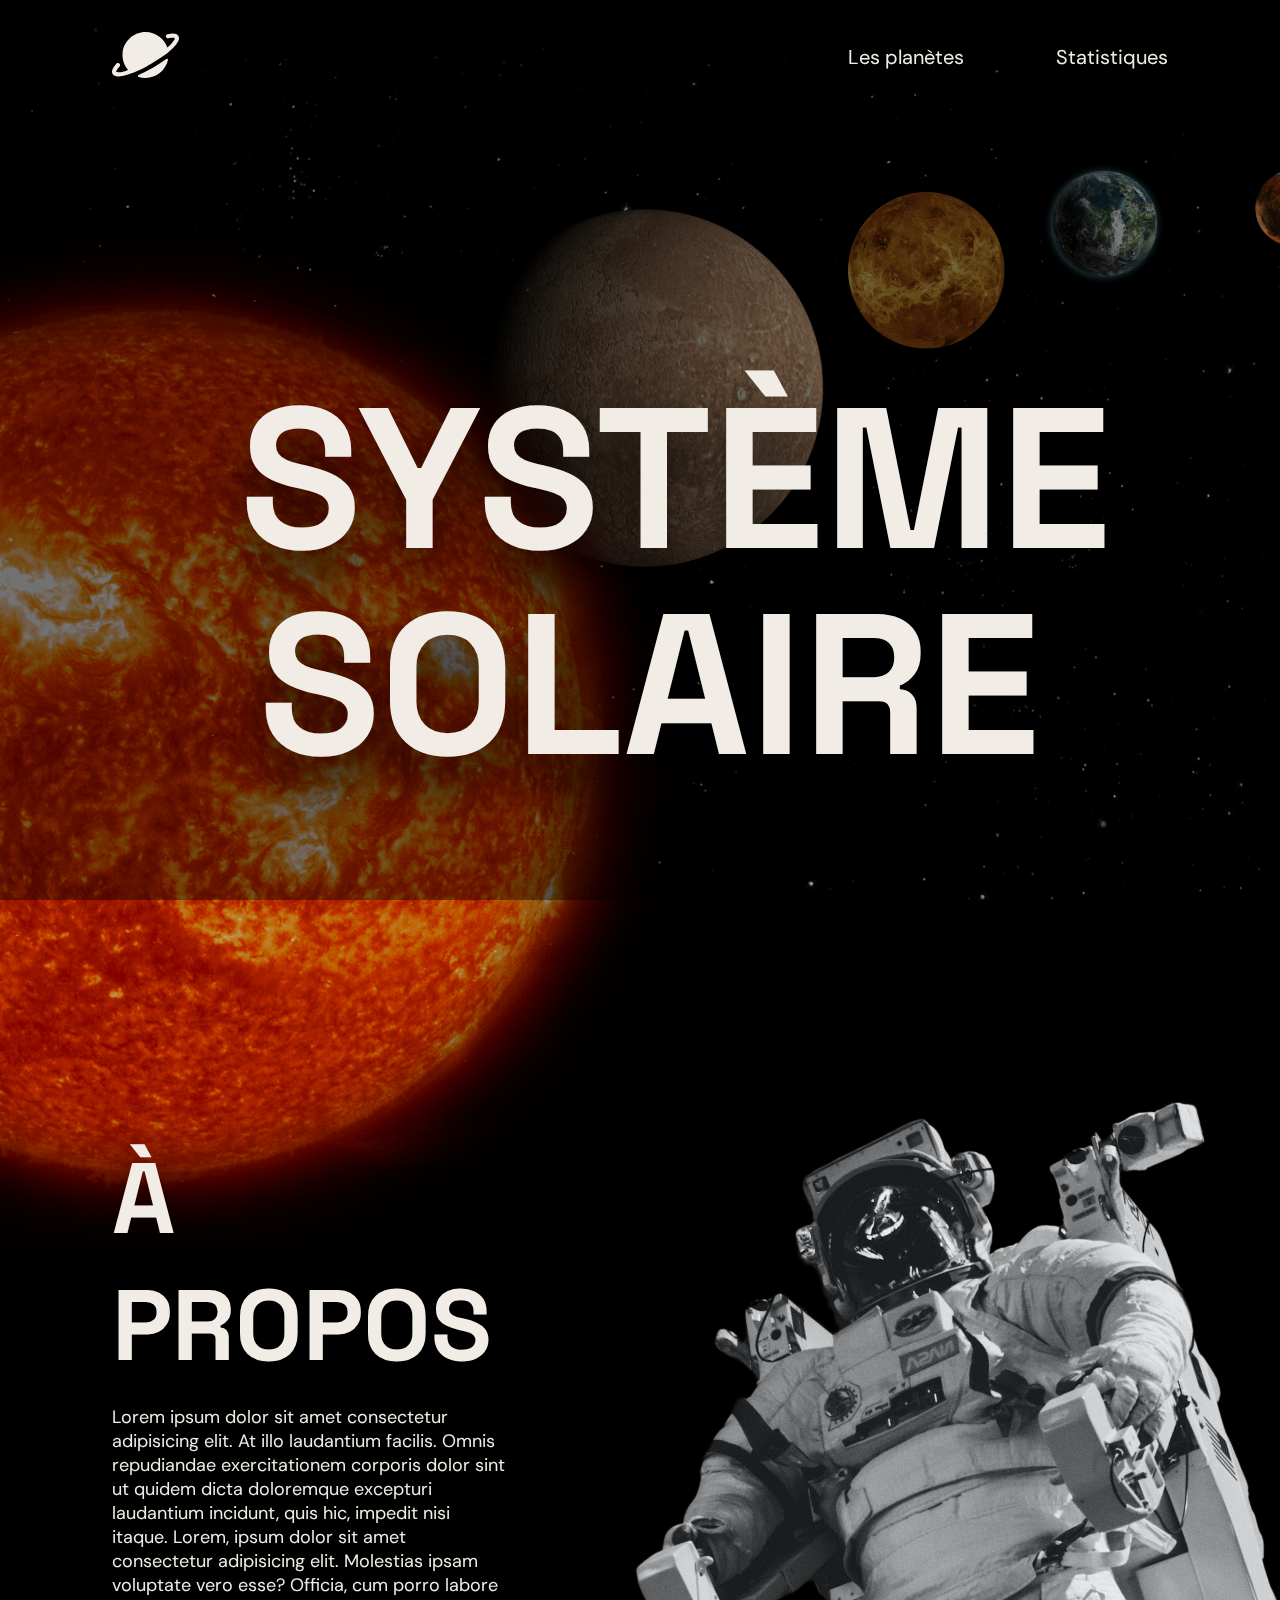
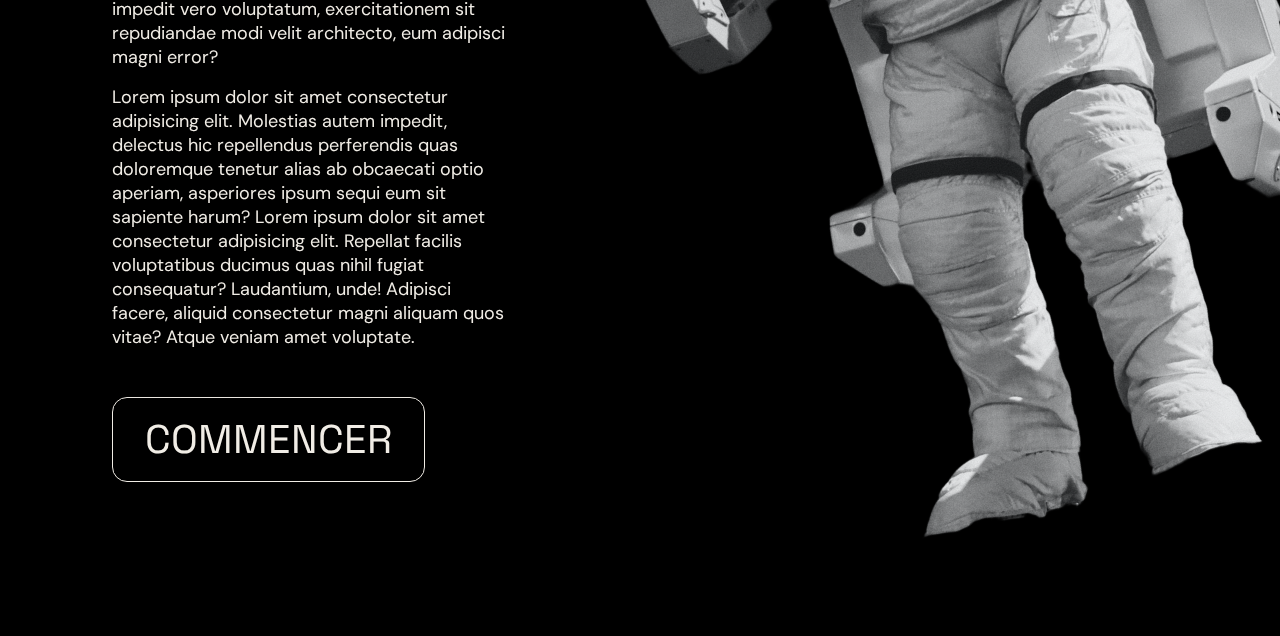
==== index.html @ 5339314d "debut de style page display" ====
<!DOCTYPE html>
<html lang="fr">

<head>
    <meta charset="UTF-8">
    <meta name="viewport" content="width=device-width, initial-scale=1.0">
    <link rel="stylesheet" href="style.css">
    <title>systeme solaire</title>

    <!-- import fonts from Google Font -->
    <link rel="preconnect" href="https://fonts.googleapis.com">
    <link rel="preconnect" href="https://fonts.gstatic.com" crossorigin>
    <link
        href="https://fonts.googleapis.com/css2?family=DM+Sans:ital,opsz,wght@0,9..40,300;1,9..40,300&family=Space+Grotesk:wght@700&display=swap"
        rel="stylesheet">
</head>

<body>
    <div class="background">
        <div class="stars_background"></div>
        <div class="twinkling_background"></div>
    </div>
    <div class="solar_system">
        <div class="black_opacity"></div>
        <img src="./Ressources/img/sun.png" alt="" class="sun">
        <img src="./Ressources/img/mercure.png" alt="" class="mercure">
        <img src="./Ressources/img/venus.png" alt="" class="venus">
        <img src="./Ressources/img/earth.png" alt="" class="earth">
        <img src="./Ressources/img/mars.png" alt="" class="mars">
        <img src="./Ressources/img/jupiter.png" alt="" class="jupiter">
    </div>

    <header>
        <nav>
            <ul>
                <li>
                    <a href="index.html">
                        <svg xmlns="http://www.w3.org/2000/svg" width="67" height="46" viewBox="0 0 67 46" fill="none">
                            <path
                                d="M54.3257 27.0015C54.498 26.8751 54.7049 26.8044 54.9186 26.799C55.1323 26.7935 55.3426 26.8535 55.5211 26.9709C55.6997 27.0883 55.838 27.2575 55.9174 27.4557C55.9968 27.6539 56.0136 27.8716 55.9654 28.0796C53.6426 38.3264 44.452 46 33.4987 46C31.1726 46.0007 28.86 45.6482 26.6401 44.9545C26.4352 44.8915 26.2547 44.7671 26.1229 44.5983C25.9911 44.4294 25.9143 44.2243 25.9031 44.0105C25.8918 43.7967 25.9465 43.5846 26.0598 43.4029C26.1732 43.2211 26.3396 43.0785 26.5367 42.9943C31.4419 40.8354 36.2247 38.4093 40.8637 35.7271C45.5064 33.0649 50.0004 30.152 54.3257 27.0015ZM2.52055 33.9132C3.06887 33.184 3.71272 32.4182 4.44425 31.6224C4.68331 31.3594 4.98613 31.1624 5.32357 31.0502C5.661 30.938 6.02167 30.9144 6.37086 30.9818C6.72005 31.0491 7.046 31.2051 7.31732 31.4347C7.58864 31.6644 7.79619 31.9599 7.92 32.2928C7.92 32.3137 7.93439 32.3333 7.94225 32.3542C8.0727 32.7082 8.10324 33.0911 8.03055 33.4612C7.95785 33.8314 7.78471 34.1744 7.53002 34.453C4.55418 37.72 4.07259 39.4855 4.19561 39.858C4.45733 40.1494 6.42684 40.7584 11.8054 39.3966C12.5757 39.2015 13.4185 38.9637 14.3336 38.6831C14.9234 38.5019 15.5249 38.3063 16.1383 38.0964C15.1748 36.9929 14.3186 35.8005 13.5812 34.5353C13.5589 34.4974 13.5354 34.4595 13.5131 34.4203C11.5154 30.9449 10.4649 27.0073 10.4666 23C10.4661 22.1706 10.5098 21.3418 10.5975 20.517C11.8498 8.99483 21.6424 3.62943e-06 33.4987 3.62943e-06C38.5293 -0.00282266 43.4215 1.64508 47.4226 4.69017C49.8477 6.53335 51.8856 8.83531 53.4201 11.4647C53.4411 11.5026 53.4646 11.5405 53.4869 11.5784C54.2162 12.8472 54.8222 14.1827 55.2967 15.5668C55.7844 15.1425 56.2551 14.7213 56.7087 14.3031C57.4141 13.6497 58.0396 13.0447 58.5958 12.4736C62.4654 8.51915 62.9261 6.51319 62.8044 6.14205C62.5427 5.85063 60.7708 5.37495 56.4418 6.31324C56.0717 6.39452 55.6863 6.37279 55.3277 6.25043C54.9691 6.12807 54.6511 5.90977 54.4081 5.61932L54.361 5.56182C54.1352 5.29087 53.983 4.96652 53.9188 4.61989C53.8547 4.27326 53.8808 3.91599 53.9947 3.58235C54.1086 3.24871 54.3065 2.9499 54.5693 2.71459C54.8321 2.47928 55.1511 2.31537 55.4956 2.23858C56.5231 2.0061 57.5618 1.82596 58.6076 1.69887C62.6277 1.23756 65.2594 2.02819 66.4306 4.05114C66.8546 4.78034 67.2616 6.02313 66.7866 7.78864C66.0838 10.4101 63.5791 13.5909 60.034 16.9233C58.9046 17.9857 57.6706 19.0626 56.3541 20.1433C55.3962 20.9274 54.3911 21.7193 53.3573 22.506C52.6672 23.0288 51.9627 23.5515 51.2439 24.0742C50.525 24.5969 49.7965 25.1101 49.0584 25.6136C45.7332 27.9149 42.2195 30.1248 38.7738 32.1072C37.5228 32.8268 36.2734 33.5238 35.0259 34.1981C33.7783 34.8724 32.5408 35.5176 31.3133 36.1335C28.4473 37.571 25.6403 38.8674 22.9563 39.9795C21.8055 40.4569 20.6797 40.8995 19.5787 41.3072C18.0227 41.8848 16.5204 42.3932 15.0887 42.8218L14.9448 42.8649C11.5776 43.866 8.7392 44.3926 6.50666 44.4331H6.27896C3.44706 44.4331 1.5286 43.5994 0.575912 41.9502C-0.613647 39.9089 0.0419846 37.2038 2.52055 33.9132Z"
                                fill="#F1EDE6" />
                        </svg>
                    </a>
                </li>
                <div>
                    <li>
                        <a href="display.html" class="text">
                            Les planètes
                        </a>
                    </li>
                    <li>
                        <a href="" class="text">
                            Statistiques
                        </a>
                    </li>
                </div>
            </ul>
        </nav>

        <div class="box-title">
            <h1 class="website-title">Système solaire</h1>
        </div>

        <section class="about">
            <div class="text">
                <h2>À propos</h2>
                <div class="p-a-propos">
                    <p>Lorem ipsum dolor sit amet consectetur adipisicing elit. At illo laudantium facilis. Omnis
                        repudiandae exercitationem corporis dolor sint ut quidem dicta doloremque excepturi laudantium
                        incidunt, quis hic, impedit nisi itaque. Lorem, ipsum dolor sit amet consectetur adipisicing
                        elit. Molestias ipsam voluptate vero esse? Officia, cum porro labore impedit vero voluptatum,
                        exercitationem sit repudiandae modi velit architecto, eum adipisci magni error?</p>
                    <p>Lorem ipsum dolor sit amet consectetur adipisicing elit. Molestias autem impedit, delectus hic
                        repellendus perferendis quas doloremque tenetur alias ab obcaecati optio aperiam, asperiores
                        ipsum sequi eum sit sapiente harum? Lorem ipsum dolor sit amet consectetur adipisicing elit.
                        Repellat facilis voluptatibus ducimus quas nihil fugiat consequatur? Laudantium, unde! Adipisci
                        facere, aliquid consectetur magni aliquam quos vitae? Atque veniam amet voluptate.</p>
                </div>
                <a href="display.html" class="button-start-now">
                    Commencer
                </a>
            </div>
            <img src="./Ressources/img/astronaut.png" alt="">
        </section>
    </header>
</body>

</html>
---- style.css ----
*,
*::before,
*::after {
    padding: 0;
    margin: 0;
}

:root {
    --black: #000;
    --white: #F1EDE6;
}

html {
    cursor: url('./Ressources/img/astronaut.png');
}

body {
    background-color: var(--black);
    overflow-x: hidden;

    scrollbar-width: none;
    -ms-overflow-style: none;
    -moz-overflow-style: none;
    animation: fadeInAnimation ease 1s;
    animation-iteration-count: 1;
    animation-fill-mode: forwards;
}

nav {
    position: fixed;
    z-index: 1000;
    width: 100%;
    background-image: linear-gradient(180deg, #000 0%, transparent 100%);
}

nav ul {
    display: flex;
    padding: 2rem 7rem;
    justify-content: space-between;
    align-items: center;
    list-style-type: none;
}

nav div {
    width: 20%;
    display: flex;
    align-items: center;
    justify-content: space-between;
    min-width: 20rem;
}

.box-title {
    width: 100vw;
    max-width: 100%;
    height: 100vh;
    display: flex;
    flex-direction: column-reverse;
}

h1.website-title {
    color: var(--white);
    text-align: right;
    text-shadow: 0px 30px 50px rgba(0, 0, 0, 0.75);
    font-family: 'Space Grotesk', sans-serif;
    font-size: 12.5rem;
    font-weight: 700;
    line-height: 103.5%;
    text-transform: uppercase;
    margin: 7rem 15rem;
}

h2 {
    color: var(--white);
    text-shadow: 0px 30px 50px rgba(0, 0, 0, 0.75);
    font-family: 'Space Grotesk', sans-serif;
    font-size: 6.25rem;
    font-weight: 700;
    text-transform: uppercase;
    margin-left: 7rem;
    margin-bottom: 1rem;
}

p {
    color: var(--white);
    text-shadow: 0px 30px 50px rgba(0, 0, 0, 0.75);
    font-family: 'DM Sans', sans-serif;
    font-size: 1.125rem;
    font-style: normal;
    z-index: 6;
    margin-left: 7rem;
    margin-bottom: 1rem;
}

a.text {
    font-family: 'DM Sans', sans-serif;
    color: var(--white);
    text-decoration: none;
    background-image: linear-gradient(180deg, transparent 95%, #ffffff 0);
    background-size: 0 100%;
    background-repeat: no-repeat;
    transition: background-size .3s ease;
    text-shadow: 0px 30px 50px rgba(0, 0, 0, 0.75);
    font-size: 1.25rem;
}

a.text:hover {
    background-size: 100% 100%;
    cursor: pointer;
}

section.about {
    margin-top: 5rem;
    display: flex;
    align-items: center;
}

section.about p {
    width: 80%;
}

section.about img {
    animation: bouncing 10s ease infinite;
}

@keyframes bouncing {
    0% {
        transform: translateY(1rem);
    }

    50% {
        transform: translateY(-1rem);
    }

    100% {
        transform: translateY(1rem);
    }
}

div.p-a-propos {
    margin-bottom: 3rem;
}

a.button-start-now {
    border: 1px solid var(--white);
    padding: 1rem 2rem;
    font-family: 'Space Grotesk', sans-serif;
    text-transform: uppercase;
    font-size: 2.5rem;
    color: var(--white);
    text-decoration: none;
    margin-left: 7rem;
    border-radius: 15px;
    display: block;
    width: fit-content;
    margin-top: 2rem;
    transition: 0.2s ease;
}

a.button-start-now:hover {
    transform: translate(0.5rem, -0.5rem);
    box-shadow: -8px 8px 0px 0px #F1EDE6;
    transition: 0.2s ease;
}


/* ----------------- code inspiré de CodePen : https://codepen.io/WebSonick/pen/nBPZZO ----------------- */

.stars_background,
.twinkling_background {
    top: 0;
    left: 0;
    right: 0;
    bottom: 0;
    width: 100%;
    height: 100%;
    display: block;
    position: fixed;
}

.stars_background {
    background: var(--black) url(./Ressources/img/stars.png) repeat top center;
    z-index: -11;
}

.twinkling_background {
    background: transparent url(./Ressources/img/twinkling.png) repeat top center;
    z-index: -10;
    animation: move-twink-back 200s linear infinite;
}

@keyframes move-twink-back {
    from {
        background-position: 0 0;
    }

    to {
        background-position: 5000px -5000px;
    }
}

.black_opacity {
    position: fixed;
    z-index: -1;
    background-color: #000;
    opacity: 40%;
    width: 100%;
    height: 100%;
}

/* ---------------- système solaire ------------------ */

/* animation de rotation des planètes */

@keyframes rotation {
    0% {
        transform: rotate(0deg);
    }

    25% {
        transform: rotate(90deg);
    }

    50% {
        transform: rotate(180deg);
    }

    100% {
        transform: rotate(360deg);
    }
}

@keyframes inv-rotation {
    0% {
        transform: rotate(0deg);
    }

    25% {
        transform: rotate(-90deg);
    }

    50% {
        transform: rotate(-180deg);
    }

    100% {
        transform: rotate(-360deg);
    }
}

/* style des planètes */

.sun {
    position: absolute;
    top: 12rem;
    left: -25rem;
    animation: rotation 1000s linear infinite;
    z-index: -2;
}

.mercure {
    position: absolute;
    top: 12rem;
    left: 28rem;
    animation: inv-rotation 800s linear infinite;
    z-index: -3;
    opacity: 75%;
    width: 25rem;
}

.venus {
    position: absolute;
    top: 12rem;
    left: 53rem;
    animation: rotation 500s linear infinite;
    z-index: -4;
    opacity: 75%;
}

.earth {
    position: absolute;
    top: 10rem;
    left: 65rem;
    animation: inv-rotation 500s linear infinite;
    z-index: -5;
    width: 8rem;
}

.mars {
    position: absolute;
    top: 10rem;
    left: 78rem;
    animation: rotation 300s linear infinite;
    z-index: -6;
    width: 6rem;
}

.jupiter {
    position: absolute;
    top: 6rem;
    left: 90rem;
    animation: inv-rotation 700s linear infinite;
    z-index: -7;
    width: 15rem;
}


/* ----------------- display.html ----------------- */


h1.title {
    color: var(--white);
    text-shadow: 0px 30px 50px rgba(0, 0, 0, 0.75);
    font-family: 'Space Grotesk', sans-serif;
    font-size: 6.25rem;
    font-weight: 700;
    text-transform: uppercase;
    margin-left: 7rem;
    margin-bottom: 1rem;
    padding-top: 12rem;
}

.carousel {
    display: flex;
    gap: 2rem;
    width: fit-content;
    margin-top: 2rem;
}

.carousel .element {
    width: 20rem;
    height: 25rem;
    max-height: 30rem;
    border: 1px solid var(--white);
    border-radius: 15px;
    display: flex;
    align-items: center;
}

.carousel .element .text {
    display: flex;
    flex-direction: column;
    justify-content: flex-end;
    width: 100%;
    height: 40%;
    border: 3px solid rgba(241, 237, 230, 0.05);
    background: rgba(255, 255, 255, 0.05);
    backdrop-filter: blur(15px);
    transform: translateY(1.5rem);
    padding: 1.5rem;
}

.carousel .element .text h2 {
    text-shadow: 0px 30px 50px rgba(0, 0, 0, 0.75);
    font-family: 'Space Grotesk', sans-serif;
    font-size: 2.8rem;
    font-weight: 700;
    line-height: 103.5%;
    text-transform: uppercase;
    margin: 0;
}

.carousel .element .text h2 {
    text-shadow: 0px 30px 50px rgba(0, 0, 0, 0.75);
    font-family: 'Space Grotesk', sans-serif;
    font-size: 2.8rem;
    font-weight: 700;
    line-height: 103.5%;
    text-transform: uppercase;
    margin: 0;
}

a.button-see-more {
    border: 1px solid var(--white);
    padding: 1rem 2rem;
    font-family: 'Space Grotesk', sans-serif;
    text-transform: uppercase;
    font-size: 1rem;
    color: var(--white);
    text-decoration: none;
    border-radius: 10px;
    display: block;
    width: fit-content;
    transition: 0.2s ease;
    margin-top: 0.5rem;
}

a.button-see-more:hover {
    transform: translate(0.5rem, -0.5rem);
    box-shadow: -8px 8px 0px 0px #F1EDE6;
    transition: 0.2s ease;
}

.carousel .element#sun {
    background: url(./Ressources/img/sun.png) no-repeat right/cover;
    background-position: calc(100% - 7rem) 50%;
    /* décalage de 2rem vers la droite */
    background-size: 130%;
}

.carousel .element#mercury {
    background: url(./Ressources/img/mercure.png) no-repeat right/cover;
    background-position: calc(100% - 7rem) 50%;
    /* décalage de 2rem vers la droite */
    background-size: 130%;
}

.carousel .element#venus {
    background: url(./Ressources/img/venus.png) no-repeat right/cover;
    background-position: calc(100% - 7rem) 50%;
    /* décalage de 2rem vers la droite */
    background-size: 130%;
}

.carousel .element#earth {
    background: url(./Ressources/img/earth.png) no-repeat right/cover;
    background-position: calc(100% - 7rem) 50%;
    /* décalage de 2rem vers la droite */
    background-size: 130%;
}

.carousel .element#mars {
    background: url(./Ressources/img/mars.png) no-repeat right/cover;
    background-position: calc(100% - 7rem) 50%;
    /* décalage de 2rem vers la droite */
    background-size: 130%;
}

.carousel .element#jupiter {
    background: url(./Ressources/img/jupiter.png) no-repeat right/cover;
    background-position: calc(100% - 7rem) 50%;
    /* décalage de 2rem vers la droite */
    background-size: 130%;
}

.carousel .element#saturn {
    background: url(./Ressources/img/saturn.png) no-repeat right/cover;
    background-position: calc(100% - 7rem) 50%;
    /* décalage de 2rem vers la droite */
    background-size: 130%;
}

.carousel .element#uranus {
    background: url(./Ressources/img/uranus.png) no-repeat right/cover;
    background-position: calc(100% - 7rem) 50%;
    /* décalage de 2rem vers la droite */
    background-size: 130%;
}

.carousel .element#neptune {
    background: url(./Ressources/img/neptune.png) no-repeat right/cover;
    background-position: calc(100% - 7rem) 50%;
    /* décalage de 2rem vers la droite */
    background-size: 130%;
}
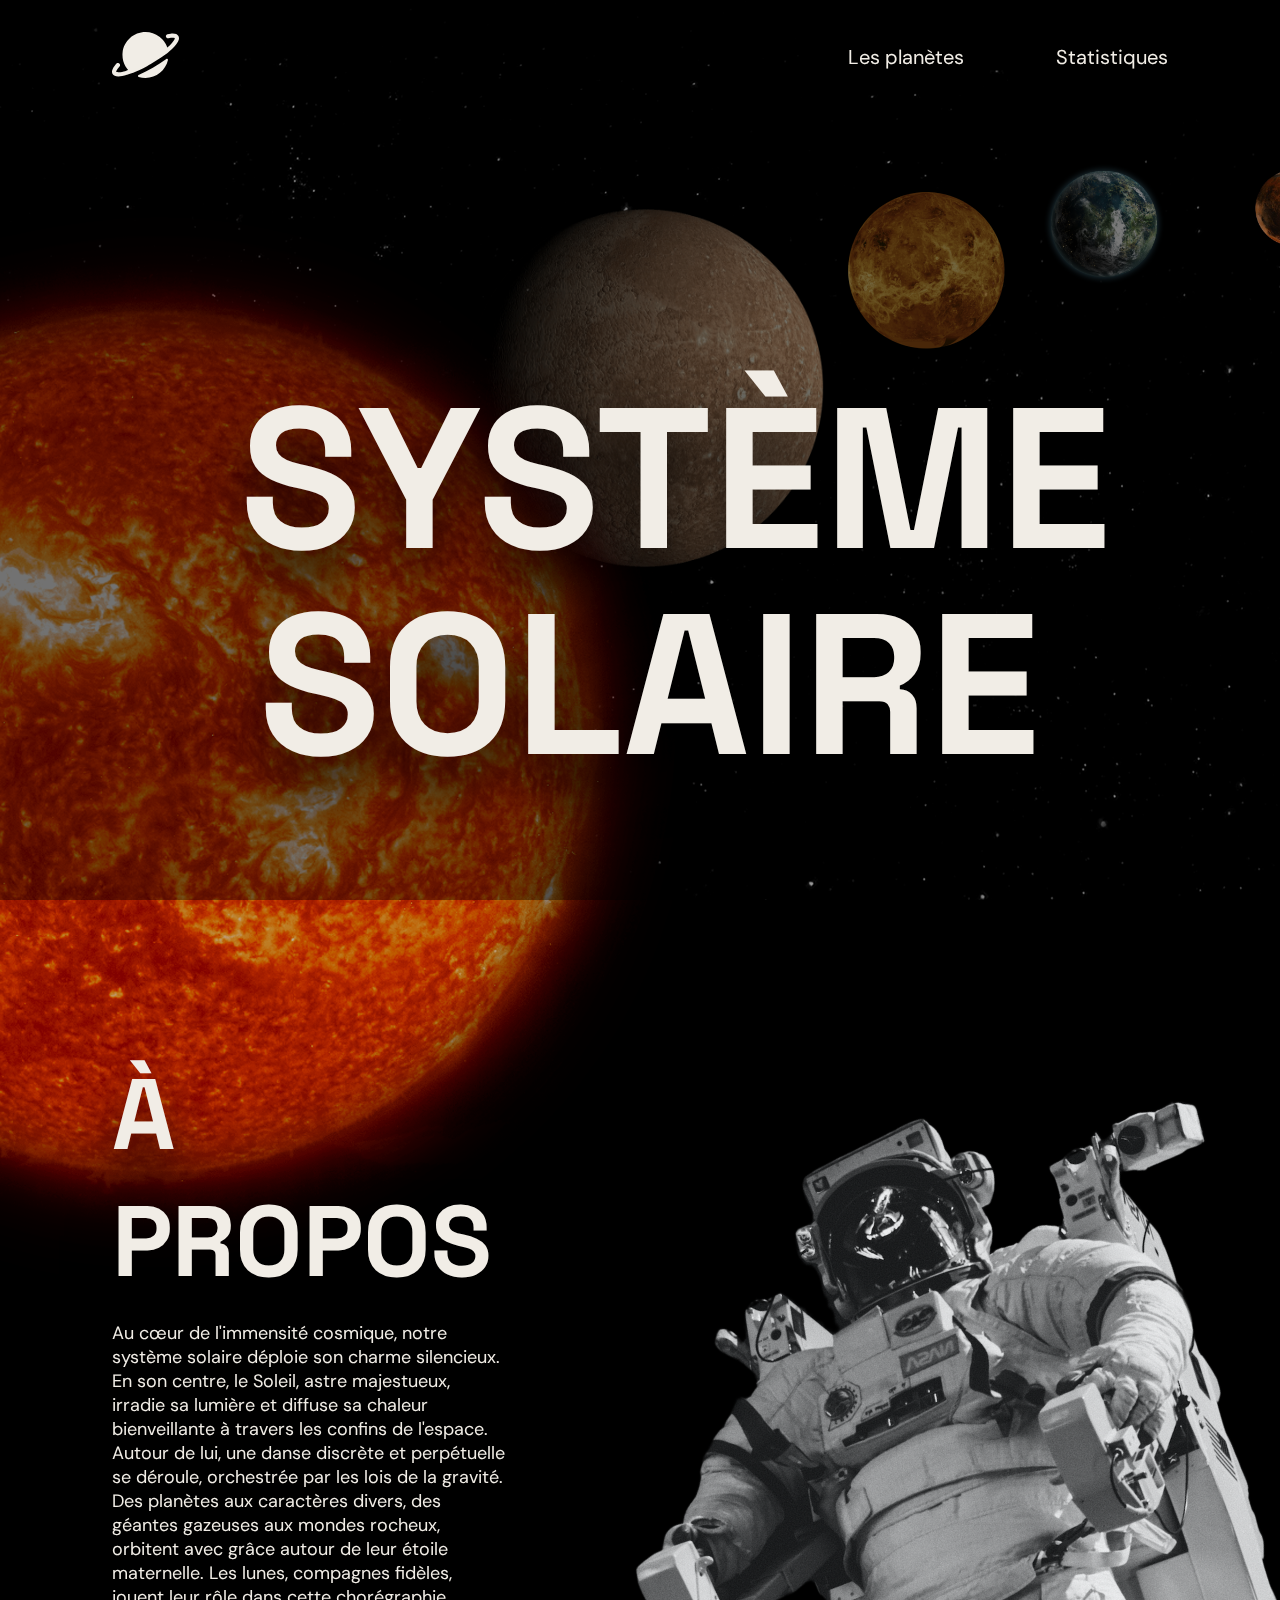
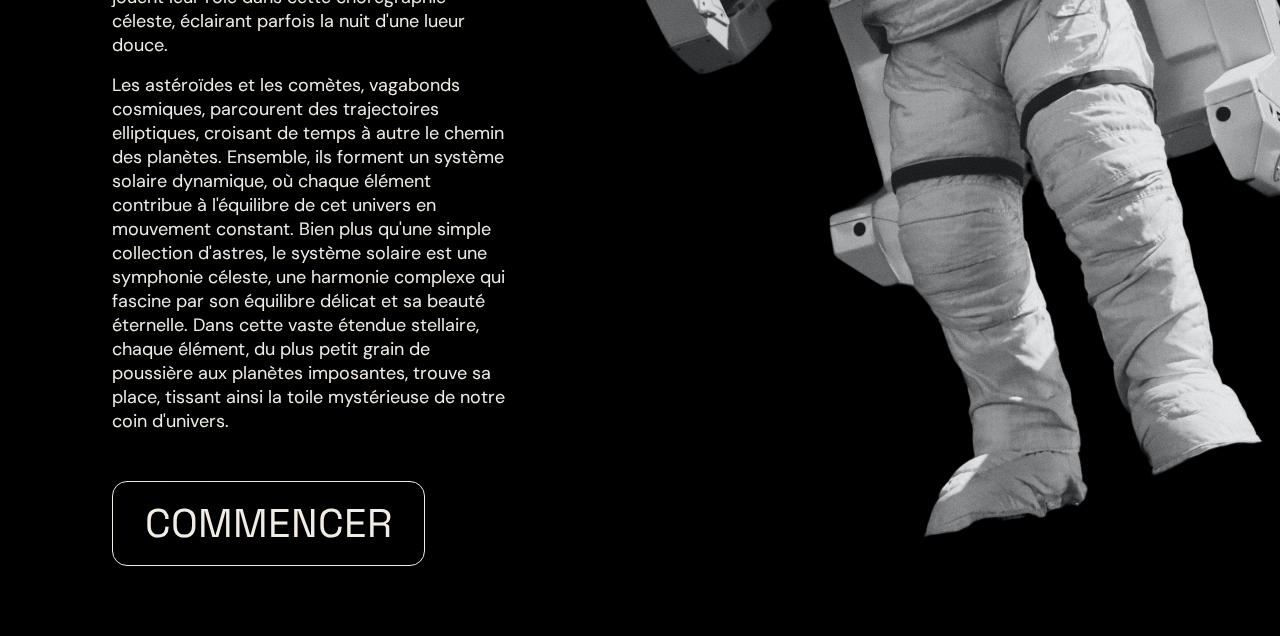
==== commit 30fb64c6: "Maj navbar sur la page de display + bouton retour aux planetes" ====
--- a/index.html
+++ b/index.html
@@ -65,16 +65,24 @@
             <div class="text">
                 <h2>À propos</h2>
                 <div class="p-a-propos">
-                    <p>Lorem ipsum dolor sit amet consectetur adipisicing elit. At illo laudantium facilis. Omnis
-                        repudiandae exercitationem corporis dolor sint ut quidem dicta doloremque excepturi laudantium
-                        incidunt, quis hic, impedit nisi itaque. Lorem, ipsum dolor sit amet consectetur adipisicing
-                        elit. Molestias ipsam voluptate vero esse? Officia, cum porro labore impedit vero voluptatum,
-                        exercitationem sit repudiandae modi velit architecto, eum adipisci magni error?</p>
-                    <p>Lorem ipsum dolor sit amet consectetur adipisicing elit. Molestias autem impedit, delectus hic
-                        repellendus perferendis quas doloremque tenetur alias ab obcaecati optio aperiam, asperiores
-                        ipsum sequi eum sit sapiente harum? Lorem ipsum dolor sit amet consectetur adipisicing elit.
-                        Repellat facilis voluptatibus ducimus quas nihil fugiat consequatur? Laudantium, unde! Adipisci
-                        facere, aliquid consectetur magni aliquam quos vitae? Atque veniam amet voluptate.</p>
+                    <p>
+                        Au cœur de l'immensité cosmique, notre système solaire déploie son charme silencieux.
+                       En son centre, le Soleil, astre majestueux, irradie sa lumière et diffuse sa chaleur
+                       bienveillante à travers les confins de l'espace. Autour de lui, une danse discrète et 
+                       perpétuelle se déroule, orchestrée par les lois de la gravité.
+                       Des planètes aux caractères divers, des géantes gazeuses aux mondes rocheux,
+                       orbitent avec grâce autour de leur étoile maternelle. Les lunes, compagnes fidèles, jouent
+                       leur rôle dans cette chorégraphie céleste, éclairant parfois la nuit d'une lueur douce.
+                    </p>
+                    <p>
+                       Les astéroïdes et les comètes, vagabonds cosmiques, parcourent des trajectoires elliptiques, 
+                       croisant de temps à autre le chemin des planètes. Ensemble, ils forment un système solaire 
+                       dynamique, où chaque élément contribue à l'équilibre de cet univers en mouvement constant.
+                       Bien plus qu'une simple collection d'astres, le système solaire est une symphonie céleste, 
+                       une harmonie complexe qui fascine par son équilibre délicat et sa beauté éternelle. 
+                       Dans cette vaste étendue stellaire, chaque élément, du plus petit grain de poussière aux planètes 
+                       imposantes, trouve sa place, tissant ainsi la toile mystérieuse de notre coin d'univers.
+                    </p>
                 </div>
                 <a href="display.html" class="button-start-now">
                     Commencer
--- a/style.css
+++ b/style.css
@@ -27,6 +27,7 @@
 }
 
 nav {
+    top: 0;
     position: fixed;
     z-index: 1000;
     width: 100%;
@@ -79,8 +80,7 @@
     margin-left: 7rem;
     margin-bottom: 1rem;
 }
-
-p {
+p{
     color: var(--white);
     text-shadow: 0px 30px 50px rgba(0, 0, 0, 0.75);
     font-family: 'DM Sans', sans-serif;
@@ -88,6 +88,11 @@
     font-style: normal;
     z-index: 6;
     margin-left: 7rem;
+    margin-bottom: 1rem;
+}
+.moon{
+    color: var(--white);
+    margin-left: 10rem;
     margin-bottom: 1rem;
 }
 
@@ -451,4 +456,31 @@
     background-position: calc(100% - 7rem) 50%;
     /* décalage de 2rem vers la droite */
     background-size: 130%;
+}
+
+a.go_back {
+    font-family: 'DM Sans', sans-serif;
+    font-weight: 300;
+    color: var(--white);
+    text-decoration: none;
+    background-image: linear-gradient(180deg, transparent 95%, #ffffff 0);
+    background-size: 0 100%;
+    background-repeat: no-repeat;
+    transition: background-size .3s ease;
+    text-shadow: 0px 30px 50px rgba(0, 0, 0, 0.75);
+    font-size: 1.25rem;
+}
+
+a.go_back:hover {
+    background-size: 100% 100%;
+    cursor: pointer;
+}
+
+.italic {
+    font-style: italic;
+}
+
+div.link_go_back {
+    padding-top: 10rem;
+    margin-left: 7rem;
 }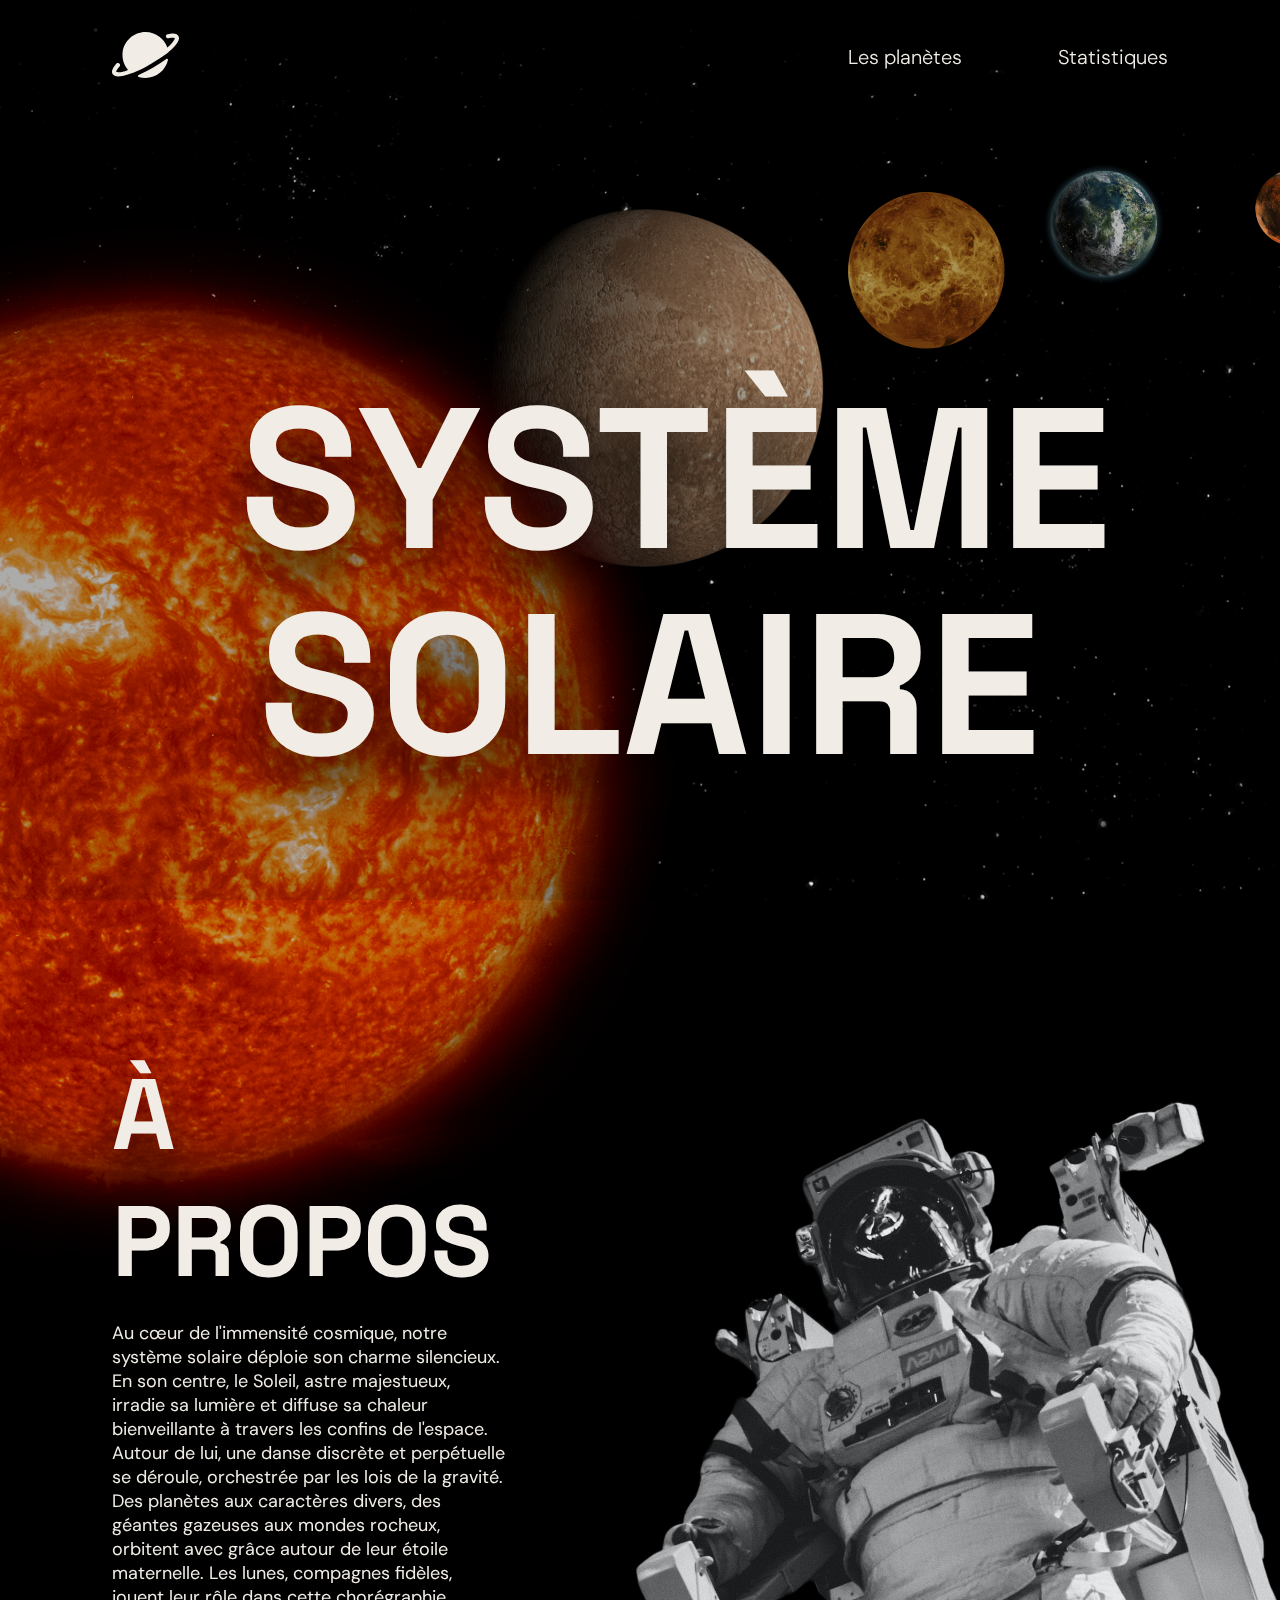
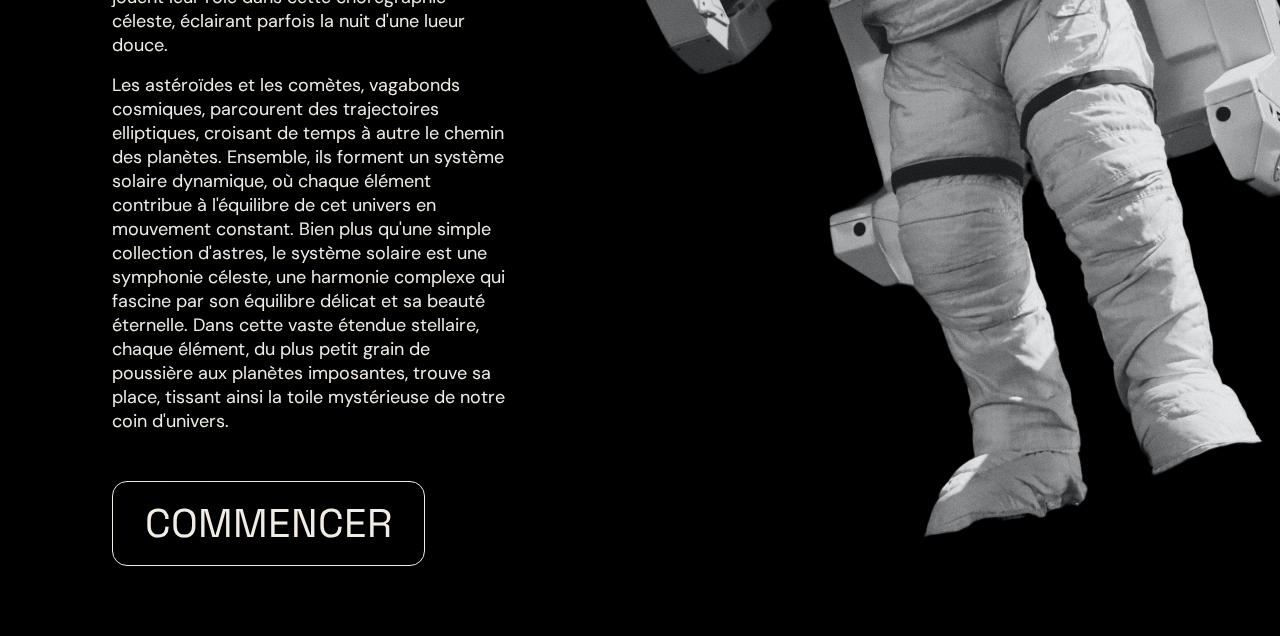
==== commit 927b30d7: "carousel" ====
--- a/index.html
+++ b/index.html
@@ -57,39 +57,42 @@
             </ul>
         </nav>
 
-        <div class="box-title">
-            <h1 class="website-title">Système solaire</h1>
-        </div>
+        <main>
+            <div class="box-title">
+                <h1 class="website-title">Système solaire</h1>
+            </div>
 
-        <section class="about">
-            <div class="text">
-                <h2>À propos</h2>
-                <div class="p-a-propos">
-                    <p>
-                        Au cœur de l'immensité cosmique, notre système solaire déploie son charme silencieux.
-                       En son centre, le Soleil, astre majestueux, irradie sa lumière et diffuse sa chaleur
-                       bienveillante à travers les confins de l'espace. Autour de lui, une danse discrète et 
-                       perpétuelle se déroule, orchestrée par les lois de la gravité.
-                       Des planètes aux caractères divers, des géantes gazeuses aux mondes rocheux,
-                       orbitent avec grâce autour de leur étoile maternelle. Les lunes, compagnes fidèles, jouent
-                       leur rôle dans cette chorégraphie céleste, éclairant parfois la nuit d'une lueur douce.
-                    </p>
-                    <p>
-                       Les astéroïdes et les comètes, vagabonds cosmiques, parcourent des trajectoires elliptiques, 
-                       croisant de temps à autre le chemin des planètes. Ensemble, ils forment un système solaire 
-                       dynamique, où chaque élément contribue à l'équilibre de cet univers en mouvement constant.
-                       Bien plus qu'une simple collection d'astres, le système solaire est une symphonie céleste, 
-                       une harmonie complexe qui fascine par son équilibre délicat et sa beauté éternelle. 
-                       Dans cette vaste étendue stellaire, chaque élément, du plus petit grain de poussière aux planètes 
-                       imposantes, trouve sa place, tissant ainsi la toile mystérieuse de notre coin d'univers.
-                    </p>
+            <section class="about">
+                <div class="text">
+                    <h2>À propos</h2>
+                    <div class="p-a-propos">
+                        <p>
+                            Au cœur de l'immensité cosmique, notre système solaire déploie son charme silencieux.
+                            En son centre, le Soleil, astre majestueux, irradie sa lumière et diffuse sa chaleur
+                            bienveillante à travers les confins de l'espace. Autour de lui, une danse discrète et
+                            perpétuelle se déroule, orchestrée par les lois de la gravité.
+                            Des planètes aux caractères divers, des géantes gazeuses aux mondes rocheux,
+                            orbitent avec grâce autour de leur étoile maternelle. Les lunes, compagnes fidèles, jouent
+                            leur rôle dans cette chorégraphie céleste, éclairant parfois la nuit d'une lueur douce.
+                        </p>
+                        <p>
+                            Les astéroïdes et les comètes, vagabonds cosmiques, parcourent des trajectoires elliptiques,
+                            croisant de temps à autre le chemin des planètes. Ensemble, ils forment un système solaire
+                            dynamique, où chaque élément contribue à l'équilibre de cet univers en mouvement constant.
+                            Bien plus qu'une simple collection d'astres, le système solaire est une symphonie céleste,
+                            une harmonie complexe qui fascine par son équilibre délicat et sa beauté éternelle.
+                            Dans cette vaste étendue stellaire, chaque élément, du plus petit grain de poussière aux
+                            planètes
+                            imposantes, trouve sa place, tissant ainsi la toile mystérieuse de notre coin d'univers.
+                        </p>
+                    </div>
+                    <a href="display.html" class="button-start-now">
+                        Commencer
+                    </a>
                 </div>
-                <a href="display.html" class="button-start-now">
-                    Commencer
-                </a>
-            </div>
-            <img src="./Ressources/img/astronaut.png" alt="">
-        </section>
+                <img src="./Ressources/img/astronaut.png" alt="">
+            </section>
+        </main>
     </header>
 </body>
 
--- a/style.css
+++ b/style.css
@@ -8,6 +8,7 @@
 :root {
     --black: #000;
     --white: #F1EDE6;
+    --white50: #f1ede62a;
 }
 
 html {
@@ -26,6 +27,10 @@
     animation-fill-mode: forwards;
 }
 
+.italic {
+    font-style: italic;
+}
+
 nav {
     top: 0;
     position: fixed;
@@ -106,6 +111,7 @@
     transition: background-size .3s ease;
     text-shadow: 0px 30px 50px rgba(0, 0, 0, 0.75);
     font-size: 1.25rem;
+    font-weight: 300;
 }
 
 a.text:hover {
@@ -207,7 +213,7 @@
     position: fixed;
     z-index: -1;
     background-color: #000;
-    opacity: 40%;
+    opacity: 10%;
     width: 100%;
     height: 100%;
 }
@@ -311,6 +317,13 @@
 
 /* ----------------- display.html ----------------- */
 
+main.carousel_and_title {
+    width: 100vw;
+    height: 100vh;
+    display: flex;
+    justify-content: center;
+    flex-direction: column;
+}
 
 h1.title {
     color: var(--white);
@@ -321,18 +334,58 @@
     text-transform: uppercase;
     margin-left: 7rem;
     margin-bottom: 1rem;
-    padding-top: 12rem;
-}
-
-.carousel {
-    display: flex;
-    gap: 2rem;
+}
+
+div.link_go_back {
+    padding-top: 10rem;
+    margin-left: 7rem;
+}
+
+div.carousel-arrow {
+    display: flex;
+    align-items: center;
+}
+
+svg.arrow {
+    position: absolute;
+    z-index: 2;
+}
+svg.arrow path {
+    width: 6vw;
+    transition: 0.2s ease;
+}
+
+svg.arrow:hover path {
+    fill: var(--white50);
+    /* cursor: none; */
+    transition: 0.2s ease;
+}
+
+svg.arrow-left {
+    transform: rotate(180deg);
+    left: 7%;
+}
+
+svg.arrow-right {
+    right: 7%;
+}
+
+section.carousel {
+    width: 65vw;
+    height: fit-content;
+    overflow: hidden;
+    margin: auto;
+}
+
+.carousel-elements {
+    display: flex;
+    gap: 2vw;
     width: fit-content;
     margin-top: 2rem;
 }
 
-.carousel .element {
-    width: 20rem;
+.carousel-elements .element {
+    width: calc(61vw * 0.33);
     height: 25rem;
     max-height: 30rem;
     border: 1px solid var(--white);
@@ -341,7 +394,7 @@
     align-items: center;
 }
 
-.carousel .element .text {
+.carousel-elements .element .text {
     display: flex;
     flex-direction: column;
     justify-content: flex-end;
@@ -354,7 +407,7 @@
     padding: 1.5rem;
 }
 
-.carousel .element .text h2 {
+.carousel-elements .element .text h2 {
     text-shadow: 0px 30px 50px rgba(0, 0, 0, 0.75);
     font-family: 'Space Grotesk', sans-serif;
     font-size: 2.8rem;
@@ -364,7 +417,7 @@
     margin: 0;
 }
 
-.carousel .element .text h2 {
+.carousel-elements .element .text h2 {
     text-shadow: 0px 30px 50px rgba(0, 0, 0, 0.75);
     font-family: 'Space Grotesk', sans-serif;
     font-size: 2.8rem;
@@ -458,6 +511,9 @@
     background-size: 130%;
 }
 
+
+/* ----------------- chaque planètes dans display.html ----------------- */
+
 a.go_back {
     font-family: 'DM Sans', sans-serif;
     font-weight: 300;
@@ -474,13 +530,4 @@
 a.go_back:hover {
     background-size: 100% 100%;
     cursor: pointer;
-}
-
-.italic {
-    font-style: italic;
-}
-
-div.link_go_back {
-    padding-top: 10rem;
-    margin-left: 7rem;
 }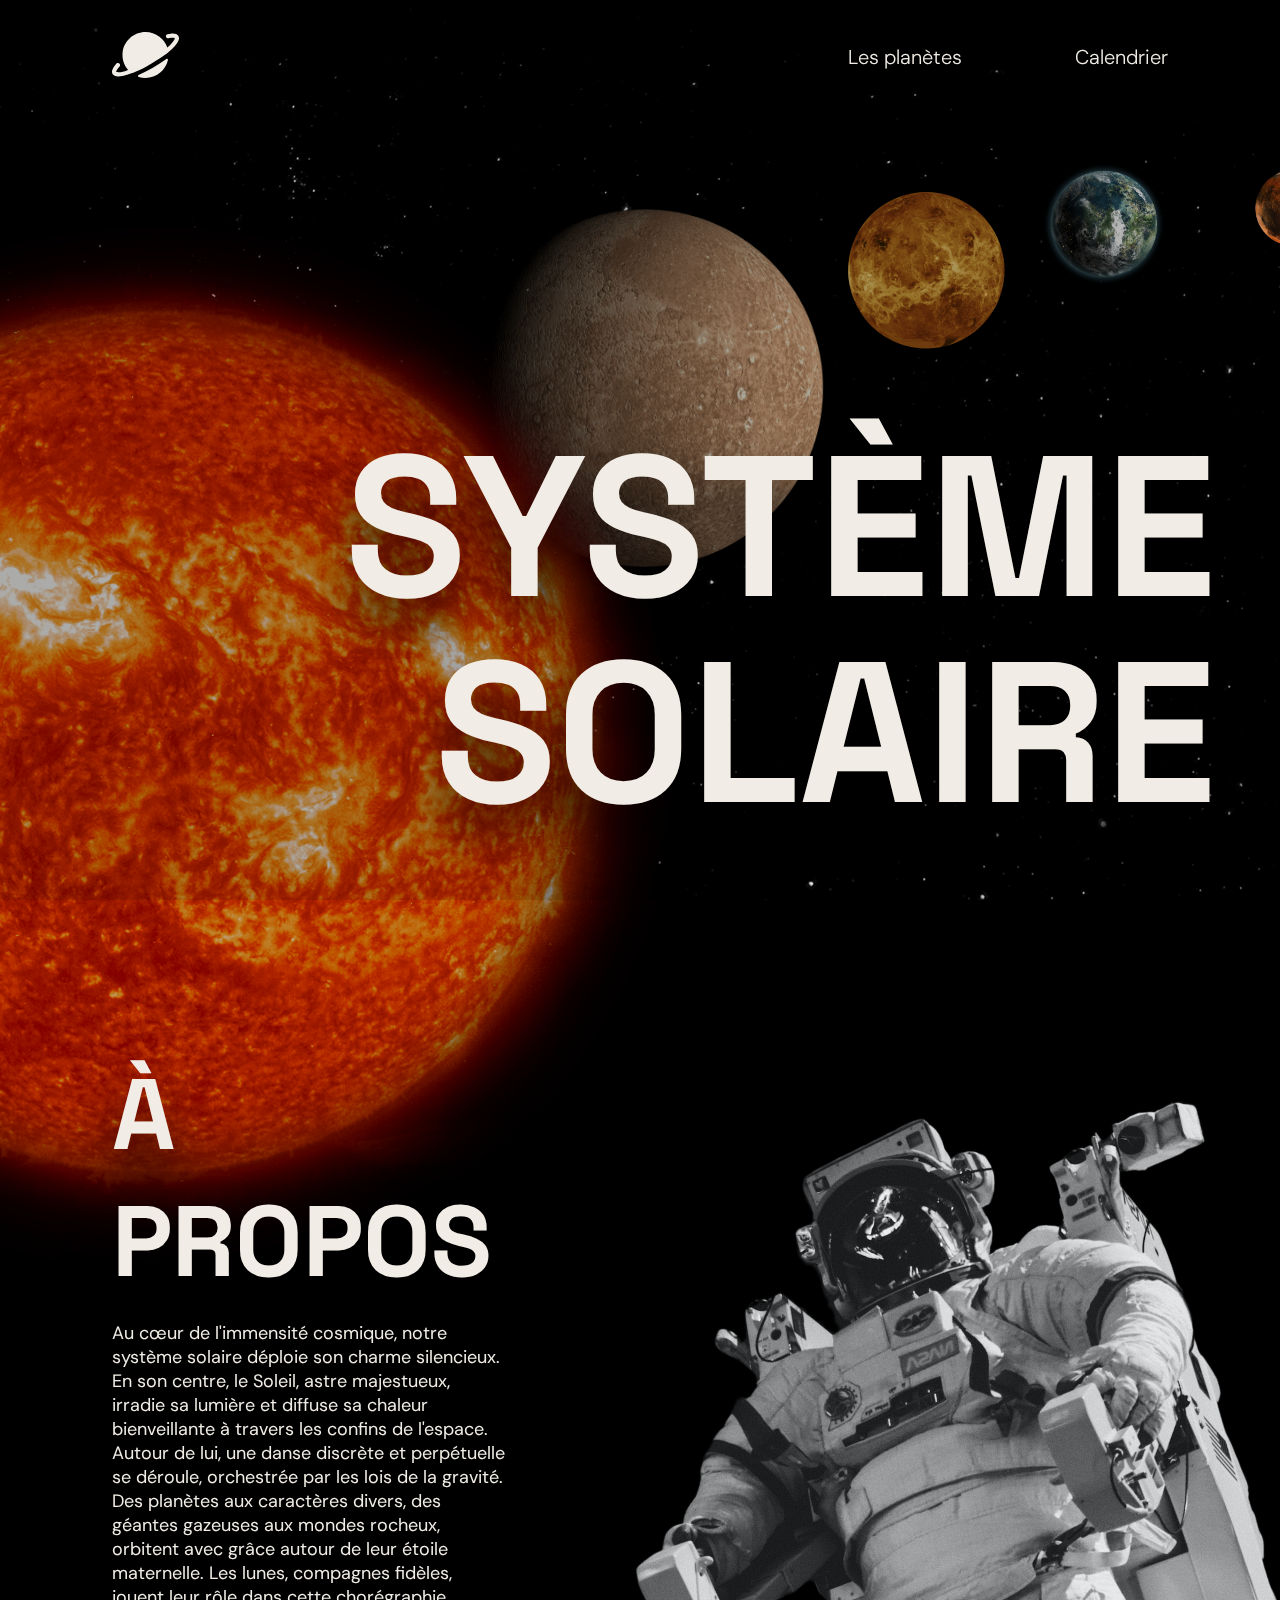
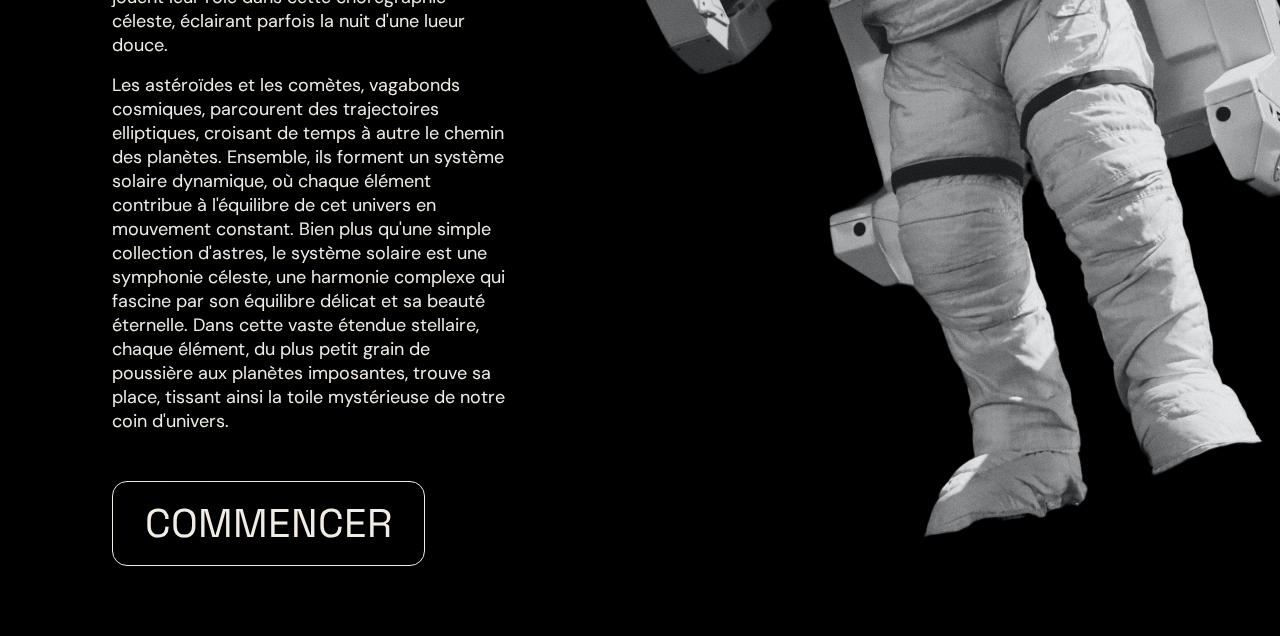
==== commit 38c3d705: "Connectique page to calendar" ====
--- a/index.html
+++ b/index.html
@@ -5,7 +5,7 @@
     <meta charset="UTF-8">
     <meta name="viewport" content="width=device-width, initial-scale=1.0">
     <link rel="stylesheet" href="style.css">
-    <title>systeme solaire</title>
+    <title>Système Solaire</title>
 
     <!-- import fonts from Google Font -->
     <link rel="preconnect" href="https://fonts.googleapis.com">
@@ -49,8 +49,8 @@
                         </a>
                     </li>
                     <li>
-                        <a href="" class="text">
-                            Statistiques
+                        <a href="calendar.html" class="text">
+                            Calendrier
                         </a>
                     </li>
                 </div>
--- a/style.css
+++ b/style.css
@@ -72,7 +72,7 @@
     font-weight: 700;
     line-height: 103.5%;
     text-transform: uppercase;
-    margin: 7rem 15rem;
+    margin: 5%;
 }
 
 h2 {
@@ -85,7 +85,8 @@
     margin-left: 7rem;
     margin-bottom: 1rem;
 }
-p{
+
+p {
     color: var(--white);
     text-shadow: 0px 30px 50px rgba(0, 0, 0, 0.75);
     font-family: 'DM Sans', sans-serif;
@@ -95,7 +96,8 @@
     margin-left: 7rem;
     margin-bottom: 1rem;
 }
-.moon{
+
+.moon {
     color: var(--white);
     margin-left: 10rem;
     margin-bottom: 1rem;
@@ -321,8 +323,8 @@
     width: 100vw;
     height: 100vh;
     display: flex;
-    justify-content: center;
     flex-direction: column;
+    min-height: 50rem;
 }
 
 h1.title {
@@ -332,8 +334,9 @@
     font-size: 6.25rem;
     font-weight: 700;
     text-transform: uppercase;
-    margin-left: 7rem;
+    margin-left: 17.5vw;
     margin-bottom: 1rem;
+    margin-top: 10rem;
 }
 
 div.link_go_back {
@@ -350,6 +353,7 @@
     position: absolute;
     z-index: 2;
 }
+
 svg.arrow path {
     width: 6vw;
     transition: 0.2s ease;
@@ -385,7 +389,7 @@
 }
 
 .carousel-elements .element {
-    width: calc(61vw * 0.33);
+    width: calc(((65vw - 4vw) / 3) - 2px);
     height: 25rem;
     max-height: 30rem;
     border: 1px solid var(--white);
@@ -511,6 +515,18 @@
     background-size: 130%;
 }
 
+/* ----------------- responsive display.html ----------------- */
+
+@media screen and (max-width: 1400px) {
+    section.carousel {
+        width: 50vw;
+    }
+
+    .carousel-elements .element {
+        width: calc(46vw * 0.50);
+    }
+}
+
 
 /* ----------------- chaque planètes dans display.html ----------------- */
 
@@ -530,4 +546,80 @@
 a.go_back:hover {
     background-size: 100% 100%;
     cursor: pointer;
-}+}
+
+
+/* Calendrier */
+
+.big-container {
+    margin: 10%;
+    display: flex;
+    flex-wrap: wrap;
+    align-items: center;
+}
+.table-container {
+	max-width: 700px;
+    max-height: 700px;
+	margin: auto;
+	overflow: hidden;
+	border-radius: 30px;
+}
+.calendrier {
+	margin: auto;
+	border: none;
+	background: #F1EDE6;
+	font-family: 'Space Grotesk', sans-serif;
+	padding: 2em;
+	width: 100%;
+}
+.calendrier caption {
+	height: 30%;
+	background: #10100E;
+	color: #F1EDE6;
+	text-align: left;
+	padding: 10% 5% 2% 5%;
+	font-size: 3em;
+	text-transform: uppercase;
+}
+.calendrier tbody {
+    height: 500px;
+}
+.calendrier th {
+	text-transform: uppercase;
+	color: #10100E;
+	font-weight: 500;
+}
+.calendrier td {
+	padding: 4%;
+}
+.calendrier td, .calendrier th {
+	text-align: center;
+	padding: 0.8em;
+}
+.current-header {
+	font-size: 1.5em;
+	display: block;
+	padding: 0;
+	line-height: 0.7;
+}
+.flou {
+	color: #a4a4a4;
+}
+.day {
+	display: inline-block;
+	width: 2em;
+	height: 2em;
+	line-height: 2em;
+	padding: .5em;
+	border-radius: 100%;
+	transition: all .4s;
+}
+.day:hover {
+	background: #000;
+	cursor: pointer;
+	color: #F1EDE6;
+}
+.current {
+	background: #10100E;
+	color: #F1EDE6;	
+}
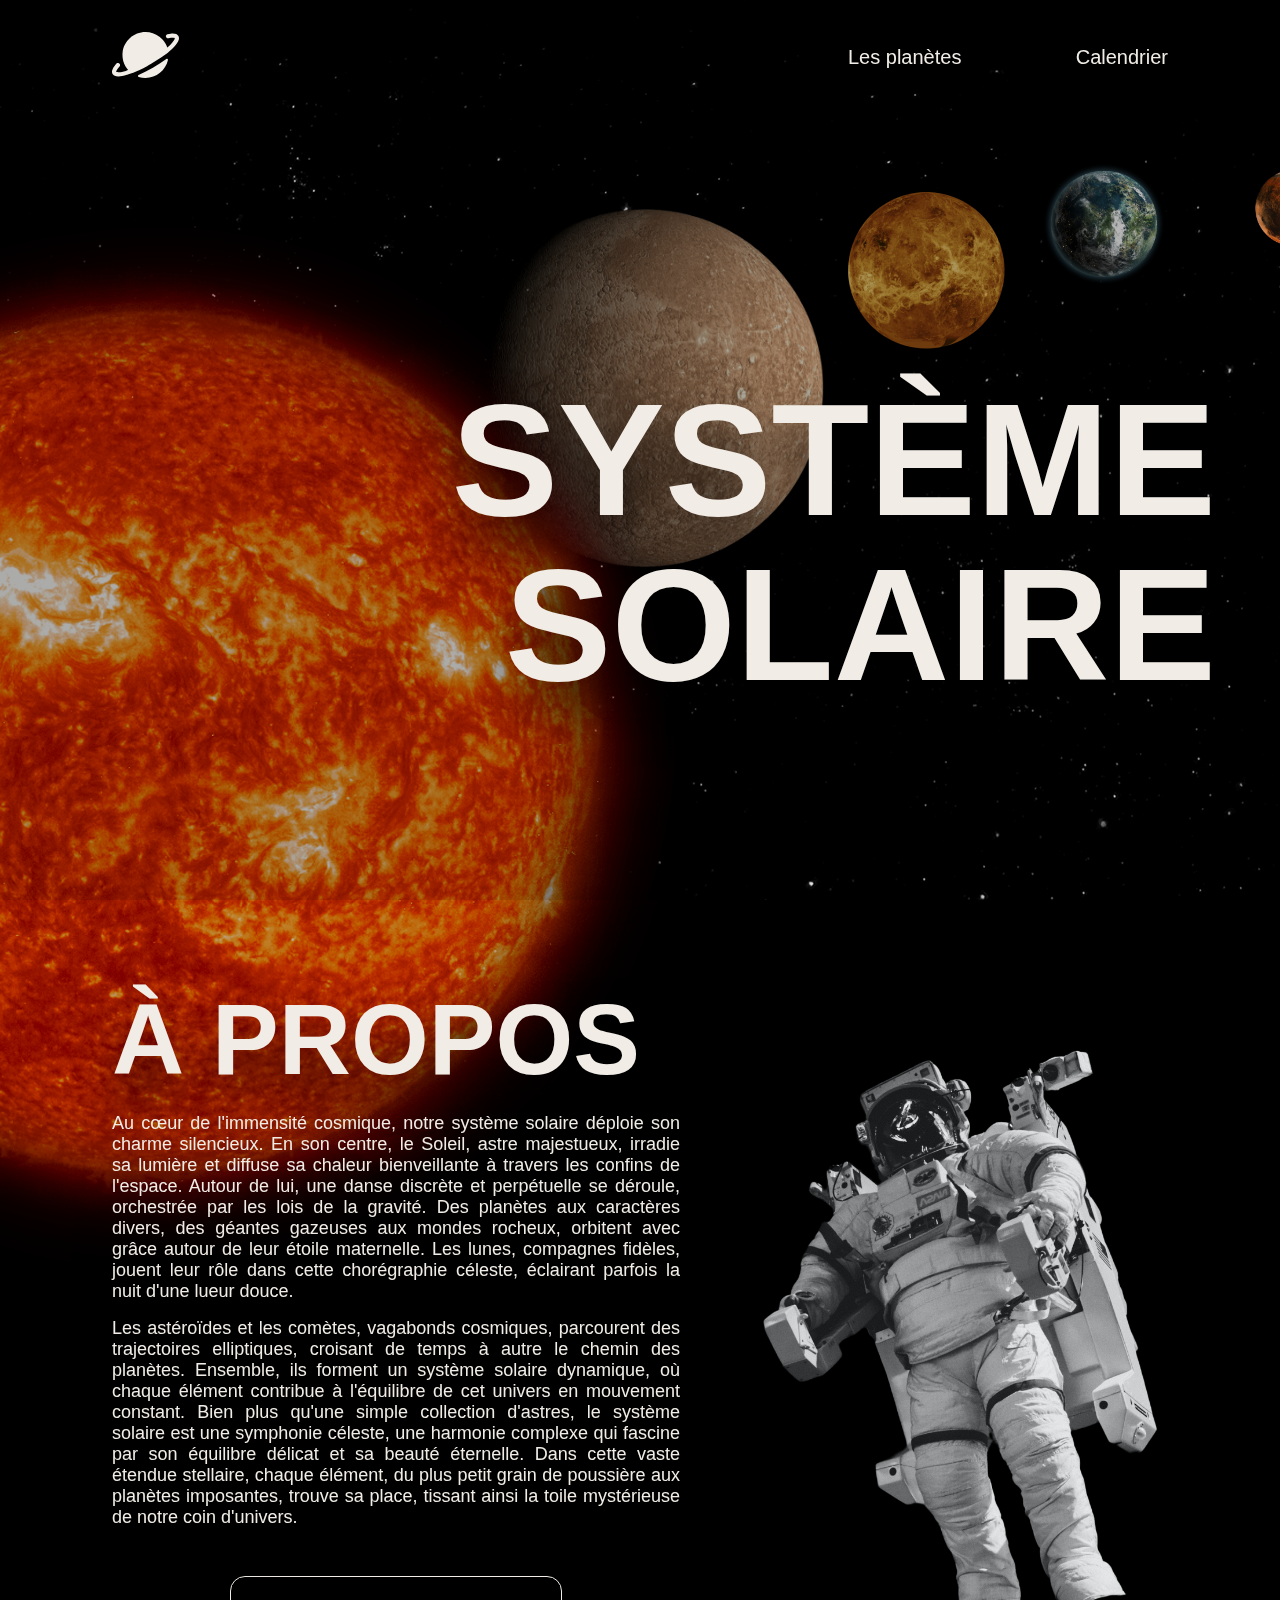
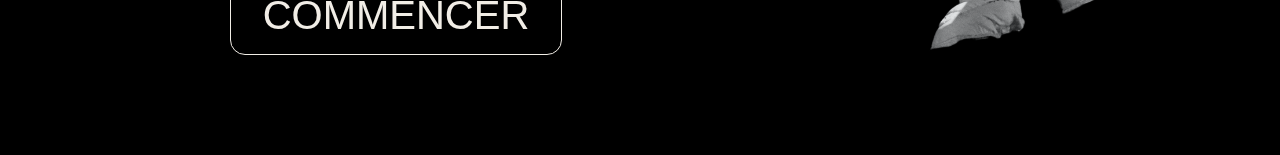
==== commit 20db2d35: "Responsive Accueil" ====
--- a/index.html
+++ b/index.html
@@ -5,14 +5,13 @@
     <meta charset="UTF-8">
     <meta name="viewport" content="width=device-width, initial-scale=1.0">
     <link rel="stylesheet" href="style.css">
+    <link rel="icon" href="./Ressources/img/earth.png">
     <title>Système Solaire</title>
 
     <!-- import fonts from Google Font -->
     <link rel="preconnect" href="https://fonts.googleapis.com">
     <link rel="preconnect" href="https://fonts.gstatic.com" crossorigin>
-    <link
-        href="https://fonts.googleapis.com/css2?family=DM+Sans:ital,opsz,wght@0,9..40,300;1,9..40,300&family=Space+Grotesk:wght@700&display=swap"
-        rel="stylesheet">
+
 </head>
 
 <body>
@@ -35,14 +34,14 @@
             <ul>
                 <li>
                     <a href="index.html">
-                        <svg xmlns="http://www.w3.org/2000/svg" width="67" height="46" viewBox="0 0 67 46" fill="none">
+                        <svg xmlns="http://www.w3.org/2000/svg" width="67" height="46" viewBox="0 0 67 46" fill="none" class="logo">
                             <path
                                 d="M54.3257 27.0015C54.498 26.8751 54.7049 26.8044 54.9186 26.799C55.1323 26.7935 55.3426 26.8535 55.5211 26.9709C55.6997 27.0883 55.838 27.2575 55.9174 27.4557C55.9968 27.6539 56.0136 27.8716 55.9654 28.0796C53.6426 38.3264 44.452 46 33.4987 46C31.1726 46.0007 28.86 45.6482 26.6401 44.9545C26.4352 44.8915 26.2547 44.7671 26.1229 44.5983C25.9911 44.4294 25.9143 44.2243 25.9031 44.0105C25.8918 43.7967 25.9465 43.5846 26.0598 43.4029C26.1732 43.2211 26.3396 43.0785 26.5367 42.9943C31.4419 40.8354 36.2247 38.4093 40.8637 35.7271C45.5064 33.0649 50.0004 30.152 54.3257 27.0015ZM2.52055 33.9132C3.06887 33.184 3.71272 32.4182 4.44425 31.6224C4.68331 31.3594 4.98613 31.1624 5.32357 31.0502C5.661 30.938 6.02167 30.9144 6.37086 30.9818C6.72005 31.0491 7.046 31.2051 7.31732 31.4347C7.58864 31.6644 7.79619 31.9599 7.92 32.2928C7.92 32.3137 7.93439 32.3333 7.94225 32.3542C8.0727 32.7082 8.10324 33.0911 8.03055 33.4612C7.95785 33.8314 7.78471 34.1744 7.53002 34.453C4.55418 37.72 4.07259 39.4855 4.19561 39.858C4.45733 40.1494 6.42684 40.7584 11.8054 39.3966C12.5757 39.2015 13.4185 38.9637 14.3336 38.6831C14.9234 38.5019 15.5249 38.3063 16.1383 38.0964C15.1748 36.9929 14.3186 35.8005 13.5812 34.5353C13.5589 34.4974 13.5354 34.4595 13.5131 34.4203C11.5154 30.9449 10.4649 27.0073 10.4666 23C10.4661 22.1706 10.5098 21.3418 10.5975 20.517C11.8498 8.99483 21.6424 3.62943e-06 33.4987 3.62943e-06C38.5293 -0.00282266 43.4215 1.64508 47.4226 4.69017C49.8477 6.53335 51.8856 8.83531 53.4201 11.4647C53.4411 11.5026 53.4646 11.5405 53.4869 11.5784C54.2162 12.8472 54.8222 14.1827 55.2967 15.5668C55.7844 15.1425 56.2551 14.7213 56.7087 14.3031C57.4141 13.6497 58.0396 13.0447 58.5958 12.4736C62.4654 8.51915 62.9261 6.51319 62.8044 6.14205C62.5427 5.85063 60.7708 5.37495 56.4418 6.31324C56.0717 6.39452 55.6863 6.37279 55.3277 6.25043C54.9691 6.12807 54.6511 5.90977 54.4081 5.61932L54.361 5.56182C54.1352 5.29087 53.983 4.96652 53.9188 4.61989C53.8547 4.27326 53.8808 3.91599 53.9947 3.58235C54.1086 3.24871 54.3065 2.9499 54.5693 2.71459C54.8321 2.47928 55.1511 2.31537 55.4956 2.23858C56.5231 2.0061 57.5618 1.82596 58.6076 1.69887C62.6277 1.23756 65.2594 2.02819 66.4306 4.05114C66.8546 4.78034 67.2616 6.02313 66.7866 7.78864C66.0838 10.4101 63.5791 13.5909 60.034 16.9233C58.9046 17.9857 57.6706 19.0626 56.3541 20.1433C55.3962 20.9274 54.3911 21.7193 53.3573 22.506C52.6672 23.0288 51.9627 23.5515 51.2439 24.0742C50.525 24.5969 49.7965 25.1101 49.0584 25.6136C45.7332 27.9149 42.2195 30.1248 38.7738 32.1072C37.5228 32.8268 36.2734 33.5238 35.0259 34.1981C33.7783 34.8724 32.5408 35.5176 31.3133 36.1335C28.4473 37.571 25.6403 38.8674 22.9563 39.9795C21.8055 40.4569 20.6797 40.8995 19.5787 41.3072C18.0227 41.8848 16.5204 42.3932 15.0887 42.8218L14.9448 42.8649C11.5776 43.866 8.7392 44.3926 6.50666 44.4331H6.27896C3.44706 44.4331 1.5286 43.5994 0.575912 41.9502C-0.613647 39.9089 0.0419846 37.2038 2.52055 33.9132Z"
                                 fill="#F1EDE6" />
                         </svg>
                     </a>
                 </li>
-                <div>
+                <div id="navlinks">
                     <li>
                         <a href="display.html" class="text">
                             Les planètes
@@ -54,46 +53,52 @@
                         </a>
                     </li>
                 </div>
+                <li id="hamburger">
+                    <span></span>
+                    <span></span>
+                    <span></span>
+                </li>
             </ul>
         </nav>
+    </header>
 
-        <main>
-            <div class="box-title">
-                <h1 class="website-title">Système solaire</h1>
+    <main>
+        <div class="box-title">
+            <h1 class="website-title">Système solaire</h1>
+        </div>
+
+        <section class="about">
+            <div class="text">
+                <h2>À propos</h2>
+                <div class="p-a-propos">
+                    <p>
+                        Au cœur de l'immensité cosmique, notre système solaire déploie son charme silencieux.
+                        En son centre, le Soleil, astre majestueux, irradie sa lumière et diffuse sa chaleur
+                        bienveillante à travers les confins de l'espace. Autour de lui, une danse discrète et
+                        perpétuelle se déroule, orchestrée par les lois de la gravité.
+                        Des planètes aux caractères divers, des géantes gazeuses aux mondes rocheux,
+                        orbitent avec grâce autour de leur étoile maternelle. Les lunes, compagnes fidèles, jouent
+                        leur rôle dans cette chorégraphie céleste, éclairant parfois la nuit d'une lueur douce.
+                    </p>
+                    <p>
+                        Les astéroïdes et les comètes, vagabonds cosmiques, parcourent des trajectoires elliptiques,
+                        croisant de temps à autre le chemin des planètes. Ensemble, ils forment un système solaire
+                        dynamique, où chaque élément contribue à l'équilibre de cet univers en mouvement constant.
+                        Bien plus qu'une simple collection d'astres, le système solaire est une symphonie céleste,
+                        une harmonie complexe qui fascine par son équilibre délicat et sa beauté éternelle.
+                        Dans cette vaste étendue stellaire, chaque élément, du plus petit grain de poussière aux
+                        planètes
+                        imposantes, trouve sa place, tissant ainsi la toile mystérieuse de notre coin d'univers.
+                    </p>
+                </div>
+                <a href="display.html" class="button-start-now">
+                    Commencer
+                </a>
             </div>
-
-            <section class="about">
-                <div class="text">
-                    <h2>À propos</h2>
-                    <div class="p-a-propos">
-                        <p>
-                            Au cœur de l'immensité cosmique, notre système solaire déploie son charme silencieux.
-                            En son centre, le Soleil, astre majestueux, irradie sa lumière et diffuse sa chaleur
-                            bienveillante à travers les confins de l'espace. Autour de lui, une danse discrète et
-                            perpétuelle se déroule, orchestrée par les lois de la gravité.
-                            Des planètes aux caractères divers, des géantes gazeuses aux mondes rocheux,
-                            orbitent avec grâce autour de leur étoile maternelle. Les lunes, compagnes fidèles, jouent
-                            leur rôle dans cette chorégraphie céleste, éclairant parfois la nuit d'une lueur douce.
-                        </p>
-                        <p>
-                            Les astéroïdes et les comètes, vagabonds cosmiques, parcourent des trajectoires elliptiques,
-                            croisant de temps à autre le chemin des planètes. Ensemble, ils forment un système solaire
-                            dynamique, où chaque élément contribue à l'équilibre de cet univers en mouvement constant.
-                            Bien plus qu'une simple collection d'astres, le système solaire est une symphonie céleste,
-                            une harmonie complexe qui fascine par son équilibre délicat et sa beauté éternelle.
-                            Dans cette vaste étendue stellaire, chaque élément, du plus petit grain de poussière aux
-                            planètes
-                            imposantes, trouve sa place, tissant ainsi la toile mystérieuse de notre coin d'univers.
-                        </p>
-                    </div>
-                    <a href="display.html" class="button-start-now">
-                        Commencer
-                    </a>
-                </div>
-                <img src="./Ressources/img/astronaut.png" alt="">
-            </section>
-        </main>
-    </header>
+            <img src="./Ressources/img/astronaut.png" alt="">
+        </section>
+    </main>
+    
 </body>
 
 </html>--- a/style.css
+++ b/style.css
@@ -47,12 +47,16 @@
     list-style-type: none;
 }
 
-nav div {
+#navlinks {
     width: 20%;
     display: flex;
     align-items: center;
     justify-content: space-between;
     min-width: 20rem;
+}
+
+#hamburger{
+    display: none;
 }
 
 .box-title {
@@ -82,7 +86,6 @@
     font-size: 6.25rem;
     font-weight: 700;
     text-transform: uppercase;
-    margin-left: 7rem;
     margin-bottom: 1rem;
 }
 
@@ -93,8 +96,8 @@
     font-size: 1.125rem;
     font-style: normal;
     z-index: 6;
-    margin-left: 7rem;
     margin-bottom: 1rem;
+    text-align: justify;
 }
 
 .moon {
@@ -122,13 +125,13 @@
 }
 
 section.about {
-    margin-top: 5rem;
     display: flex;
     align-items: center;
+    margin: 5rem 0 3rem 7rem;
 }
 
 section.about p {
-    width: 80%;
+    width: 100%;
 }
 
 section.about img {
@@ -161,12 +164,11 @@
     font-size: 2.5rem;
     color: var(--white);
     text-decoration: none;
-    margin-left: 7rem;
     border-radius: 15px;
     display: block;
     width: fit-content;
-    margin-top: 2rem;
     transition: 0.2s ease;
+    margin: 0 auto 50px auto;
 }
 
 a.button-start-now:hover {
@@ -421,16 +423,6 @@
     margin: 0;
 }
 
-.carousel-elements .element .text h2 {
-    text-shadow: 0px 30px 50px rgba(0, 0, 0, 0.75);
-    font-family: 'Space Grotesk', sans-serif;
-    font-size: 2.8rem;
-    font-weight: 700;
-    line-height: 103.5%;
-    text-transform: uppercase;
-    margin: 0;
-}
-
 a.button-see-more {
     border: 1px solid var(--white);
     padding: 1rem 2rem;
@@ -454,65 +446,65 @@
 
 .carousel .element#sun {
     background: url(./Ressources/img/sun.png) no-repeat right/cover;
-    background-position: calc(100% - 7rem) 50%;
-    /* décalage de 2rem vers la droite */
-    background-size: 130%;
+    background-position: calc(100% - 7rem);
+    /* décalage de 2rem vers la droite */
+    background-size: 150%;
 }
 
 .carousel .element#mercury {
     background: url(./Ressources/img/mercure.png) no-repeat right/cover;
-    background-position: calc(100% - 7rem) 50%;
-    /* décalage de 2rem vers la droite */
-    background-size: 130%;
+    background-position: calc(100% - 7rem);
+    /* décalage de 2rem vers la droite */
+    background-size: 110%;
 }
 
 .carousel .element#venus {
     background: url(./Ressources/img/venus.png) no-repeat right/cover;
-    background-position: calc(100% - 7rem) 50%;
-    /* décalage de 2rem vers la droite */
-    background-size: 130%;
+    background-position: calc(100% - 7rem);
+    /* décalage de 2rem vers la droite */
+    background-size: 100%;
 }
 
 .carousel .element#earth {
     background: url(./Ressources/img/earth.png) no-repeat right/cover;
-    background-position: calc(100% - 7rem) 50%;
-    /* décalage de 2rem vers la droite */
-    background-size: 130%;
+    background-position: calc(100% - 7rem);
+    /* décalage de 2rem vers la droite */
+    background-size: 120%;
 }
 
 .carousel .element#mars {
     background: url(./Ressources/img/mars.png) no-repeat right/cover;
-    background-position: calc(100% - 7rem) 50%;
+    background-position: calc(100% - 7rem);
     /* décalage de 2rem vers la droite */
     background-size: 130%;
 }
 
 .carousel .element#jupiter {
     background: url(./Ressources/img/jupiter.png) no-repeat right/cover;
-    background-position: calc(100% - 7rem) 50%;
+    background-position: calc(100% - 7rem);
     /* décalage de 2rem vers la droite */
     background-size: 130%;
 }
 
 .carousel .element#saturn {
     background: url(./Ressources/img/saturn.png) no-repeat right/cover;
-    background-position: calc(100% - 7rem) 50%;
-    /* décalage de 2rem vers la droite */
-    background-size: 130%;
+    background-position: calc(100% - 2rem);
+    /* décalage de 2rem vers la droite */
+    background-size: 200%;
 }
 
 .carousel .element#uranus {
     background: url(./Ressources/img/uranus.png) no-repeat right/cover;
-    background-position: calc(100% - 7rem) 50%;
+    background-position: calc(100% - 7rem);
     /* décalage de 2rem vers la droite */
     background-size: 130%;
 }
 
 .carousel .element#neptune {
     background: url(./Ressources/img/neptune.png) no-repeat right/cover;
-    background-position: calc(100% - 7rem) 50%;
-    /* décalage de 2rem vers la droite */
-    background-size: 130%;
+    background-position: calc(100% - 7rem);
+    /* décalage de 2rem vers la droite */
+    background-size: 100%;
 }
 
 /* ----------------- responsive display.html ----------------- */
@@ -623,3 +615,85 @@
 	background: #10100E;
 	color: #F1EDE6;	
 }
+
+/************ MEDIA PAGE D'ACCUEIL *************/
+
+@media screen and (max-width: 1300px) {
+    .about > img{
+        width: 600px;
+    }
+    h1.website-title{
+        font-size: 10rem;
+        margin: 15% 5%;
+    }
+}
+
+@media screen and (max-width: 1000px) {
+    nav ul {
+        margin: 30px;
+        padding: 0;
+    }
+    .about > img{
+        display: none;
+    }
+    .about .text > h2{
+        font-size: 4rem;
+    }
+    h1.website-title{
+        font-size: 8rem;
+        margin: 25% 5%;
+    }
+    section.about {
+        width: 80%;
+        margin: auto;
+    }
+}
+
+@media screen and (max-width: 730px) {
+    nav ul > div{
+        position: absolute;
+        left: -100%;
+        top: 5%;
+        width: fit-content;
+        padding: 2rem;
+        text-align: center;
+        transition: 0.2s;
+        flex-direction: column;
+        min-width: 0;
+    }
+
+    .open{
+        left: 0;
+    }
+
+    .logo{
+        width: 50px;
+    }
+
+    #hamburger{
+        display: flex;
+        position: relative;
+        width: 40px;
+        height: 40px;
+        cursor: pointer;
+        background-color: rgba(0, 0, 0, 0);
+        align-items: center;
+    }
+
+    #hamburger span{
+        width: 100%;
+        height: 2px;
+        background-color: #EEEEEE;
+        position: absolute;
+        pointer-events: none;
+        transition: opacity 0.3s 0.15s ease-out;
+    }
+
+    #hamburger span:nth-child(1){
+        transform: translateY(7px);
+    }
+
+    #hamburger span:nth-child(3){
+        transform: translateY(-7px);
+    }
+}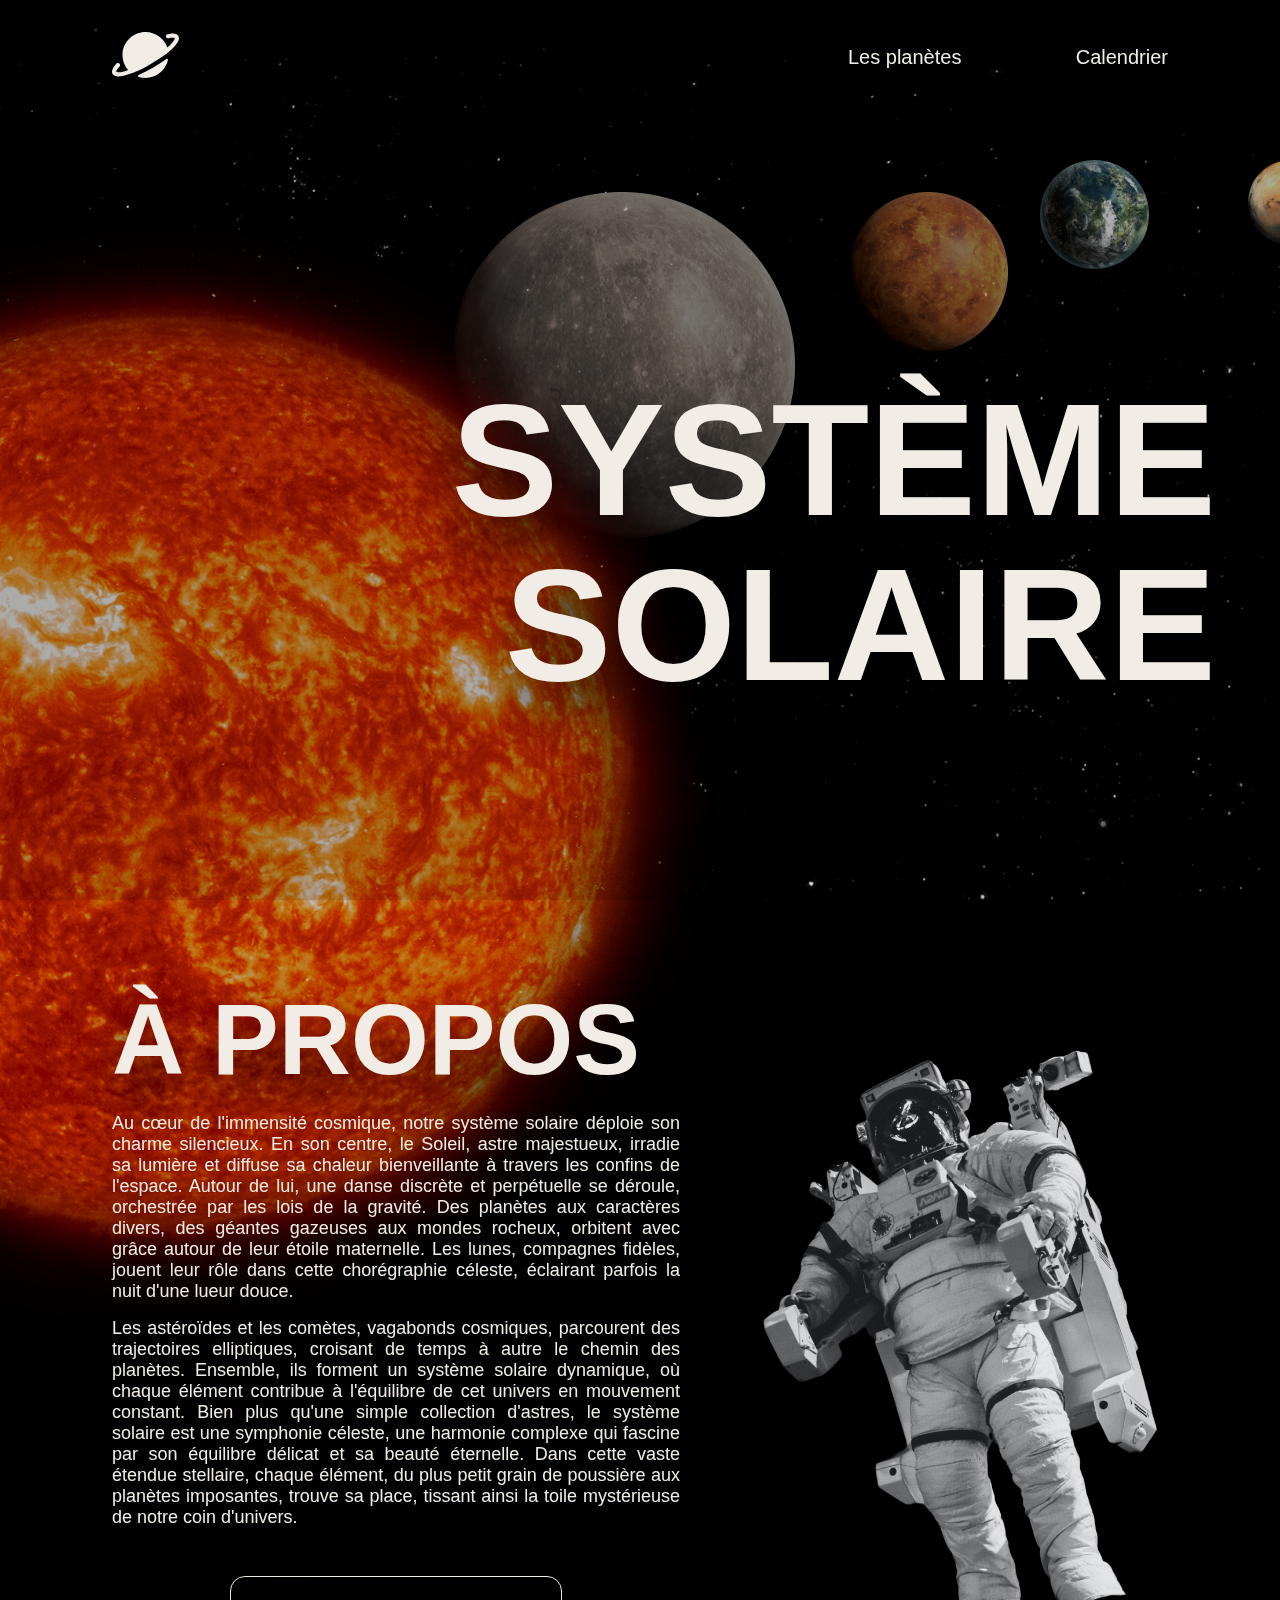
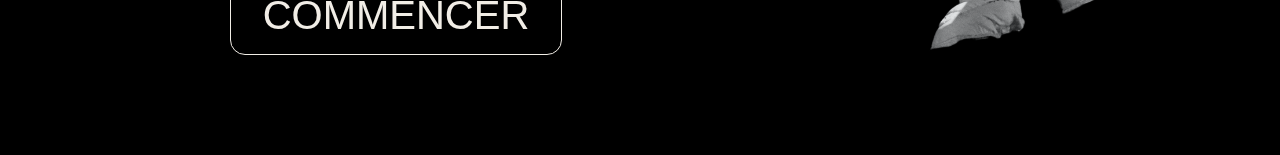
==== commit d2365f1a: "images optis" ====
--- a/index.html
+++ b/index.html
@@ -21,12 +21,12 @@
     </div>
     <div class="solar_system">
         <div class="black_opacity"></div>
-        <img src="./Ressources/img/sun.png" alt="" class="sun">
-        <img src="./Ressources/img/mercure.png" alt="" class="mercure">
-        <img src="./Ressources/img/venus.png" alt="" class="venus">
-        <img src="./Ressources/img/earth.png" alt="" class="earth">
-        <img src="./Ressources/img/mars.png" alt="" class="mars">
-        <img src="./Ressources/img/jupiter.png" alt="" class="jupiter">
+        <img src="./Ressources/img/home/sun.png" alt="" class="sun">
+        <img src="./Ressources/img/home/mercure.png" alt="" class="mercure">
+        <img src="./Ressources/img/home/venus.png" alt="" class="venus">
+        <img src="./Ressources/img/home/earth.png" alt="" class="earth">
+        <img src="./Ressources/img/home/mars.png" alt="" class="mars">
+        <img src="./Ressources/img/home/jupiter.png" alt="" class="jupiter">
     </div>
 
     <header>
@@ -34,7 +34,8 @@
             <ul>
                 <li>
                     <a href="index.html">
-                        <svg xmlns="http://www.w3.org/2000/svg" width="67" height="46" viewBox="0 0 67 46" fill="none" class="logo">
+                        <svg xmlns="http://www.w3.org/2000/svg" width="67" height="46" viewBox="0 0 67 46" fill="none"
+                            class="logo">
                             <path
                                 d="M54.3257 27.0015C54.498 26.8751 54.7049 26.8044 54.9186 26.799C55.1323 26.7935 55.3426 26.8535 55.5211 26.9709C55.6997 27.0883 55.838 27.2575 55.9174 27.4557C55.9968 27.6539 56.0136 27.8716 55.9654 28.0796C53.6426 38.3264 44.452 46 33.4987 46C31.1726 46.0007 28.86 45.6482 26.6401 44.9545C26.4352 44.8915 26.2547 44.7671 26.1229 44.5983C25.9911 44.4294 25.9143 44.2243 25.9031 44.0105C25.8918 43.7967 25.9465 43.5846 26.0598 43.4029C26.1732 43.2211 26.3396 43.0785 26.5367 42.9943C31.4419 40.8354 36.2247 38.4093 40.8637 35.7271C45.5064 33.0649 50.0004 30.152 54.3257 27.0015ZM2.52055 33.9132C3.06887 33.184 3.71272 32.4182 4.44425 31.6224C4.68331 31.3594 4.98613 31.1624 5.32357 31.0502C5.661 30.938 6.02167 30.9144 6.37086 30.9818C6.72005 31.0491 7.046 31.2051 7.31732 31.4347C7.58864 31.6644 7.79619 31.9599 7.92 32.2928C7.92 32.3137 7.93439 32.3333 7.94225 32.3542C8.0727 32.7082 8.10324 33.0911 8.03055 33.4612C7.95785 33.8314 7.78471 34.1744 7.53002 34.453C4.55418 37.72 4.07259 39.4855 4.19561 39.858C4.45733 40.1494 6.42684 40.7584 11.8054 39.3966C12.5757 39.2015 13.4185 38.9637 14.3336 38.6831C14.9234 38.5019 15.5249 38.3063 16.1383 38.0964C15.1748 36.9929 14.3186 35.8005 13.5812 34.5353C13.5589 34.4974 13.5354 34.4595 13.5131 34.4203C11.5154 30.9449 10.4649 27.0073 10.4666 23C10.4661 22.1706 10.5098 21.3418 10.5975 20.517C11.8498 8.99483 21.6424 3.62943e-06 33.4987 3.62943e-06C38.5293 -0.00282266 43.4215 1.64508 47.4226 4.69017C49.8477 6.53335 51.8856 8.83531 53.4201 11.4647C53.4411 11.5026 53.4646 11.5405 53.4869 11.5784C54.2162 12.8472 54.8222 14.1827 55.2967 15.5668C55.7844 15.1425 56.2551 14.7213 56.7087 14.3031C57.4141 13.6497 58.0396 13.0447 58.5958 12.4736C62.4654 8.51915 62.9261 6.51319 62.8044 6.14205C62.5427 5.85063 60.7708 5.37495 56.4418 6.31324C56.0717 6.39452 55.6863 6.37279 55.3277 6.25043C54.9691 6.12807 54.6511 5.90977 54.4081 5.61932L54.361 5.56182C54.1352 5.29087 53.983 4.96652 53.9188 4.61989C53.8547 4.27326 53.8808 3.91599 53.9947 3.58235C54.1086 3.24871 54.3065 2.9499 54.5693 2.71459C54.8321 2.47928 55.1511 2.31537 55.4956 2.23858C56.5231 2.0061 57.5618 1.82596 58.6076 1.69887C62.6277 1.23756 65.2594 2.02819 66.4306 4.05114C66.8546 4.78034 67.2616 6.02313 66.7866 7.78864C66.0838 10.4101 63.5791 13.5909 60.034 16.9233C58.9046 17.9857 57.6706 19.0626 56.3541 20.1433C55.3962 20.9274 54.3911 21.7193 53.3573 22.506C52.6672 23.0288 51.9627 23.5515 51.2439 24.0742C50.525 24.5969 49.7965 25.1101 49.0584 25.6136C45.7332 27.9149 42.2195 30.1248 38.7738 32.1072C37.5228 32.8268 36.2734 33.5238 35.0259 34.1981C33.7783 34.8724 32.5408 35.5176 31.3133 36.1335C28.4473 37.571 25.6403 38.8674 22.9563 39.9795C21.8055 40.4569 20.6797 40.8995 19.5787 41.3072C18.0227 41.8848 16.5204 42.3932 15.0887 42.8218L14.9448 42.8649C11.5776 43.866 8.7392 44.3926 6.50666 44.4331H6.27896C3.44706 44.4331 1.5286 43.5994 0.575912 41.9502C-0.613647 39.9089 0.0419846 37.2038 2.52055 33.9132Z"
                                 fill="#F1EDE6" />
@@ -98,7 +99,8 @@
             <img src="./Ressources/img/astronaut.png" alt="">
         </section>
     </main>
-    
+
+    <script src="index.js"></script>
 </body>
 
 </html>--- a/style.css
+++ b/style.css
@@ -5,6 +5,11 @@
     margin: 0;
 }
 
+* {
+    font-family: 'Space Grotesk', sans-serif;
+    color: var(--white);
+}
+
 :root {
     --black: #000;
     --white: #F1EDE6;
@@ -18,7 +23,6 @@
 body {
     background-color: var(--black);
     overflow-x: hidden;
-
     scrollbar-width: none;
     -ms-overflow-style: none;
     -moz-overflow-style: none;
@@ -27,9 +31,15 @@
     animation-fill-mode: forwards;
 }
 
+a {
+    text-decoration: none;
+}
+
 .italic {
     font-style: italic;
 }
+
+/* ************* NAVBAR ************* */
 
 nav {
     top: 0;
@@ -55,9 +65,84 @@
     min-width: 20rem;
 }
 
-#hamburger{
+#hamburger {
     display: none;
 }
+
+/* ************* Responsive Navbar ************* */
+
+@media screen and (max-width: 1000px) {
+
+    nav ul {
+        margin: 30px;
+        padding: 0;
+    }
+}
+
+@media screen and (max-width: 730px) {
+
+    nav ul>div {
+        position: absolute;
+        flex-direction: column;
+        right: -100%;
+        top: 0;
+        transition: 0.2s;
+        text-align: right;
+        background-color: #000;
+        padding: 0 5%;
+    }
+
+    #navlinks {
+        width: 25%;
+        min-width: 130px;
+    }
+
+    #navlinks li {
+        position: relative;
+        margin-top: 20px;
+        top: 100px;
+    }
+
+    .open {
+        right: 0;
+        padding-bottom: 100vh;
+    }
+
+    .logo {
+        width: 50px;
+    }
+
+    #hamburger {
+        display: flex;
+        position: relative;
+        width: 40px;
+        height: 40px;
+        cursor: pointer;
+        background-color: rgba(0, 0, 0, 0);
+        align-items: center;
+    }
+
+    #hamburger span {
+        width: 100%;
+        height: 2px;
+        background-color: #EEEEEE;
+        position: absolute;
+        pointer-events: none;
+        transition: opacity 0.3s 0.15s ease-out;
+    }
+
+    #hamburger span:nth-child(1) {
+        transform: translateY(7px);
+    }
+
+    #hamburger span:nth-child(3) {
+        transform: translateY(-7px);
+    }
+}
+
+
+/* ************ PAGE D'ACCUEIL ************ */
+
 
 .box-title {
     width: 100vw;
@@ -68,10 +153,8 @@
 }
 
 h1.website-title {
-    color: var(--white);
     text-align: right;
     text-shadow: 0px 30px 50px rgba(0, 0, 0, 0.75);
-    font-family: 'Space Grotesk', sans-serif;
     font-size: 12.5rem;
     font-weight: 700;
     line-height: 103.5%;
@@ -80,9 +163,7 @@
 }
 
 h2 {
-    color: var(--white);
     text-shadow: 0px 30px 50px rgba(0, 0, 0, 0.75);
-    font-family: 'Space Grotesk', sans-serif;
     font-size: 6.25rem;
     font-weight: 700;
     text-transform: uppercase;
@@ -90,7 +171,6 @@
 }
 
 p {
-    color: var(--white);
     text-shadow: 0px 30px 50px rgba(0, 0, 0, 0.75);
     font-family: 'DM Sans', sans-serif;
     font-size: 1.125rem;
@@ -100,15 +180,8 @@
     text-align: justify;
 }
 
-.moon {
-    color: var(--white);
-    margin-left: 10rem;
-    margin-bottom: 1rem;
-}
-
 a.text {
     font-family: 'DM Sans', sans-serif;
-    color: var(--white);
     text-decoration: none;
     background-image: linear-gradient(180deg, transparent 95%, #ffffff 0);
     background-size: 0 100%;
@@ -159,11 +232,8 @@
 a.button-start-now {
     border: 1px solid var(--white);
     padding: 1rem 2rem;
-    font-family: 'Space Grotesk', sans-serif;
     text-transform: uppercase;
     font-size: 2.5rem;
-    color: var(--white);
-    text-decoration: none;
     border-radius: 15px;
     display: block;
     width: fit-content;
@@ -178,7 +248,7 @@
 }
 
 
-/* ----------------- code inspiré de CodePen : https://codepen.io/WebSonick/pen/nBPZZO ----------------- */
+/* ----------------- code inspiré de CodePen : https://codepen.io/WebSonick/pen/nBPZZO -> BACKGROUND ETOILE ----------------- */
 
 .stars_background,
 .twinkling_background {
@@ -279,7 +349,6 @@
     animation: inv-rotation 800s linear infinite;
     z-index: -3;
     opacity: 75%;
-    width: 25rem;
 }
 
 .venus {
@@ -297,7 +366,6 @@
     left: 65rem;
     animation: inv-rotation 500s linear infinite;
     z-index: -5;
-    width: 8rem;
 }
 
 .mars {
@@ -306,7 +374,6 @@
     left: 78rem;
     animation: rotation 300s linear infinite;
     z-index: -6;
-    width: 6rem;
 }
 
 .jupiter {
@@ -315,11 +382,64 @@
     left: 90rem;
     animation: inv-rotation 700s linear infinite;
     z-index: -7;
-    width: 15rem;
-}
-
-
-/* ----------------- display.html ----------------- */
+}
+
+/************ Responsive Page D'accueil *************/
+
+@media screen and (max-width: 1300px) {
+    .about>img {
+        width: 600px;
+    }
+
+    h1.website-title {
+        font-size: 10rem;
+        margin: 15% 5%;
+    }
+}
+
+@media screen and (max-width: 1000px) {
+
+    .about>img {
+        display: none;
+    }
+
+    .about .text>h2 {
+        font-size: 4rem;
+    }
+
+    h1.website-title {
+        font-size: 8rem;
+        margin: 25% 5%;
+    }
+
+    section.about {
+        width: 80%;
+        margin: auto;
+    }
+}
+
+@media screen and (max-width: 730px) {
+    h1.website-title {
+        font-size: 4rem;
+        text-align: center;
+        margin: 50% 0;
+    }
+
+    .about .text>h2 {
+        font-size: 2rem;
+    }
+
+    .about .p-a-propos>p {
+        font-size: 1rem;
+    }
+
+    a.button-start-now {
+        font-size: 1.5rem;
+    }
+}
+
+
+/* ****************** PAGE DISPLAY ****************** */
 
 main.carousel_and_title {
     width: 100vw;
@@ -330,9 +450,7 @@
 }
 
 h1.title {
-    color: var(--white);
     text-shadow: 0px 30px 50px rgba(0, 0, 0, 0.75);
-    font-family: 'Space Grotesk', sans-serif;
     font-size: 6.25rem;
     font-weight: 700;
     text-transform: uppercase;
@@ -392,7 +510,7 @@
 
 .carousel-elements .element {
     width: calc(((65vw - 4vw) / 3) - 2px);
-    height: 25rem;
+    height: 75vh;
     max-height: 30rem;
     border: 1px solid var(--white);
     border-radius: 15px;
@@ -415,7 +533,6 @@
 
 .carousel-elements .element .text h2 {
     text-shadow: 0px 30px 50px rgba(0, 0, 0, 0.75);
-    font-family: 'Space Grotesk', sans-serif;
     font-size: 2.8rem;
     font-weight: 700;
     line-height: 103.5%;
@@ -426,10 +543,8 @@
 a.button-see-more {
     border: 1px solid var(--white);
     padding: 1rem 2rem;
-    font-family: 'Space Grotesk', sans-serif;
     text-transform: uppercase;
     font-size: 1rem;
-    color: var(--white);
     text-decoration: none;
     border-radius: 10px;
     display: block;
@@ -445,69 +560,61 @@
 }
 
 .carousel .element#sun {
-    background: url(./Ressources/img/sun.png) no-repeat right/cover;
-    background-position: calc(100% - 7rem);
-    /* décalage de 2rem vers la droite */
-    background-size: 150%;
+    background: url(./Ressources/img/medium/sun.png) no-repeat right/cover;
+    background-position: calc(100% - 1rem);
+    background-size: 160%;
 }
 
 .carousel .element#mercury {
-    background: url(./Ressources/img/mercure.png) no-repeat right/cover;
-    background-position: calc(100% - 7rem);
-    /* décalage de 2rem vers la droite */
-    background-size: 110%;
+    background: url(./Ressources/img/medium/mercure.png) no-repeat right/cover;
+    background-position: calc(100% - 3rem);
+    background-size: 130%;
 }
 
 .carousel .element#venus {
-    background: url(./Ressources/img/venus.png) no-repeat right/cover;
-    background-position: calc(100% - 7rem);
-    /* décalage de 2rem vers la droite */
-    background-size: 100%;
+    background: url(./Ressources/img/medium/venus.png) no-repeat right/cover;
+    background-position: calc(100% - 3rem);
+    background-size: 130%;
 }
 
 .carousel .element#earth {
-    background: url(./Ressources/img/earth.png) no-repeat right/cover;
-    background-position: calc(100% - 7rem);
-    /* décalage de 2rem vers la droite */
-    background-size: 120%;
+    background: url(./Ressources/img/medium/earth.png) no-repeat right/cover;
+    background-position: calc(100% - 3rem);
+    background-size: 130%;
 }
 
 .carousel .element#mars {
-    background: url(./Ressources/img/mars.png) no-repeat right/cover;
+    background: url(./Ressources/img/medium/mars.png) no-repeat right/cover;
+    background-position: calc(100% - 3rem);
+    background-size: 130%;
+}
+
+.carousel .element#jupiter {
+    background: url(./Ressources/img/medium/jupiter.png) no-repeat right/cover;
+    background-position: calc(100% - 3rem);
+    background-size: 130%;
+}
+
+.carousel .element#saturn {
+    background: url(./Ressources/img/medium/saturne.png) no-repeat right/cover;
+    background-position: calc(100% + 10rem);
+    background-size: 300%;
+}
+
+.carousel .element#uranus {
+    background: url(./Ressources/img/medium/uranus.png) no-repeat right/cover;
+    background-position: calc(100% - 3rem);
+    background-size: 130%;
+}
+
+.carousel .element#neptune {
+    background: url(./Ressources/img/medium/neptune.png) no-repeat right/cover;
     background-position: calc(100% - 7rem);
     /* décalage de 2rem vers la droite */
     background-size: 130%;
 }
 
-.carousel .element#jupiter {
-    background: url(./Ressources/img/jupiter.png) no-repeat right/cover;
-    background-position: calc(100% - 7rem);
-    /* décalage de 2rem vers la droite */
-    background-size: 130%;
-}
-
-.carousel .element#saturn {
-    background: url(./Ressources/img/saturn.png) no-repeat right/cover;
-    background-position: calc(100% - 2rem);
-    /* décalage de 2rem vers la droite */
-    background-size: 200%;
-}
-
-.carousel .element#uranus {
-    background: url(./Ressources/img/uranus.png) no-repeat right/cover;
-    background-position: calc(100% - 7rem);
-    /* décalage de 2rem vers la droite */
-    background-size: 130%;
-}
-
-.carousel .element#neptune {
-    background: url(./Ressources/img/neptune.png) no-repeat right/cover;
-    background-position: calc(100% - 7rem);
-    /* décalage de 2rem vers la droite */
-    background-size: 100%;
-}
-
-/* ----------------- responsive display.html ----------------- */
+/* ****************** Responsive Page Display (les planètes) ****************** */
 
 @media screen and (max-width: 1400px) {
     section.carousel {
@@ -519,29 +626,50 @@
     }
 }
 
-
-/* ----------------- chaque planètes dans display.html ----------------- */
-
-a.go_back {
-    font-family: 'DM Sans', sans-serif;
-    font-weight: 300;
-    color: var(--white);
-    text-decoration: none;
-    background-image: linear-gradient(180deg, transparent 95%, #ffffff 0);
-    background-size: 0 100%;
-    background-repeat: no-repeat;
-    transition: background-size .3s ease;
-    text-shadow: 0px 30px 50px rgba(0, 0, 0, 0.75);
-    font-size: 1.25rem;
-}
-
-a.go_back:hover {
-    background-size: 100% 100%;
-    cursor: pointer;
-}
-
-
-/* Calendrier */
+@media screen and (max-width: 1230px) {
+    .carousel-elements .element .text h2 {
+        font-size: 2rem;
+    }
+}
+
+@media screen and (max-width: 1100px) {
+    section.carousel {
+        width: 50vw;
+    }
+
+    .carousel-elements .element {
+        width: 49vw;
+    }
+
+    svg.arrow {
+        width: 10vw;
+    }
+}
+
+@media screen and (max-width: 950px) {
+    svg.arrow {
+        width: 10vw;
+    }
+
+    h1.title {
+        font-size: 4rem;
+        margin-left: 10vw;
+    }
+
+    section.carousel {
+        width: 75vw;
+    }
+
+    .carousel-elements .element {
+        width: 74vw;
+    }
+
+    .carousel-elements .element {
+        height: 55vh;
+    }
+}
+
+/* ******************* PAGE CALENDRIER ****************** */
 
 .big-container {
     margin: 10%;
@@ -549,151 +677,247 @@
     flex-wrap: wrap;
     align-items: center;
 }
+
 .table-container {
-	max-width: 700px;
+    max-width: 700px;
     max-height: 700px;
-	margin: auto;
-	overflow: hidden;
-	border-radius: 30px;
-}
+    margin: auto;
+    overflow: hidden;
+    border-radius: 30px;
+}
+
 .calendrier {
-	margin: auto;
-	border: none;
-	background: #F1EDE6;
-	font-family: 'Space Grotesk', sans-serif;
-	padding: 2em;
-	width: 100%;
-}
+    margin: auto;
+    border: none;
+    background: #F1EDE6;
+    padding: 2em;
+    width: 100%;
+}
+
 .calendrier caption {
-	height: 30%;
-	background: #10100E;
-	color: #F1EDE6;
-	text-align: left;
-	padding: 10% 5% 2% 5%;
-	font-size: 3em;
-	text-transform: uppercase;
-}
+    height: 30%;
+    background: #10100E;
+    color: #F1EDE6;
+    text-align: left;
+    padding: 10% 5% 2% 5%;
+    font-size: 3em;
+    text-transform: uppercase;
+}
+
 .calendrier tbody {
     height: 500px;
 }
+
 .calendrier th {
-	text-transform: uppercase;
-	color: #10100E;
-	font-weight: 500;
-}
+    text-transform: uppercase;
+    color: #10100E;
+    font-weight: 500;
+}
+
 .calendrier td {
-	padding: 4%;
-}
-.calendrier td, .calendrier th {
-	text-align: center;
-	padding: 0.8em;
-}
-.current-header {
-	font-size: 1.5em;
-	display: block;
-	padding: 0;
-	line-height: 0.7;
-}
+    padding: 4%;
+}
+
+.calendrier td,
+.calendrier th {
+    text-align: center;
+    padding: 0.8em;
+}
+
+.mois {
+    font-size: 1.5em;
+    display: block;
+    padding: 0;
+    line-height: 0.7;
+}
+
+.annee {
+    font-size: 0.5em;
+}
+
 .flou {
-	color: #a4a4a4;
-}
+    color: #a4a4a4;
+}
+
 .day {
-	display: inline-block;
-	width: 2em;
-	height: 2em;
-	line-height: 2em;
-	padding: .5em;
-	border-radius: 100%;
-	transition: all .4s;
-}
+    display: inline-block;
+    width: 2em;
+    height: 2em;
+    line-height: 2em;
+    padding: .5em;
+    border-radius: 100%;
+    transition: all .4s;
+}
+
 .day:hover {
-	background: #000;
-	cursor: pointer;
-	color: #F1EDE6;
-}
-.current {
-	background: #10100E;
-	color: #F1EDE6;	
-}
-
-/************ MEDIA PAGE D'ACCUEIL *************/
-
-@media screen and (max-width: 1300px) {
-    .about > img{
-        width: 600px;
-    }
-    h1.website-title{
-        font-size: 10rem;
-        margin: 15% 5%;
-    }
-}
+    background: #000;
+    cursor: pointer;
+    color: #F1EDE6;
+}
+
+.evenement {
+    background: transparent url(./Ressources/img/moon2.png) no-repeat right/cover;
+    background-size: 80%;
+    background-position: center;
+    background-color: transparent;
+}
+
+.evenement span {
+    color: black;
+}
+
+.popup {
+    position: absolute;
+    width: 250px;
+    background-color: #10100E;
+    text-align: center;
+    border-radius: 6px;
+    padding: 5px 0;
+    visibility: hidden;
+}
+
+.evenement:hover .popup {
+    visibility: visible;
+    color: white;
+}
+
+.definitions {
+    width: 100%;
+    margin: 2%;
+    border-radius: 30px;
+    background-color: #F1EDE6;
+    padding: 10px;
+}
+
+.definitions ul {
+    text-align: left;
+    margin: 1%;
+    color: #10100E;
+    list-style: none;
+}
+
+/************ Responsive Page Calendrier *************/
+
+@media screen and (max-width: 730px) {
+    .table-container {
+        min-width: fit-content;
+        max-width: fit-content;
+    }
+
+    .calendrier {
+        min-width: fit-content;
+        max-width: fit-content;
+    }
+
+    .big-container {
+        min-width: fit-content;
+        max-width: fit-content;
+    }
+}
+
+/* *************** PAGE D'AFFICHAGE D'UNE PLANETE *************** */
+
+.btn-back {
+    position: relative;
+    top: 150px;
+    left: 7rem;
+}
+
+.img-planet {
+    position: absolute;
+    width: calc(50vw + 100vw - 90%);
+    left: -30%;
+    top: 30%;
+    animation: rotation 1000s linear infinite;
+}
+
+img.saturn {
+    animation: none !important;
+}
+
+
+.block-property {
+    width: 40vw;
+    min-width: 500px;
+    padding: 0 5% 2% 5%;
+    border-radius: 25px;
+    border: solid 2px var(--white);
+    margin: 200px 5% 5% 150px;
+    float: right;
+    align-items: center;
+}
+
+.block-title {
+    background-color: var(--black);
+    width: fit-content;
+    padding: 0 3%;
+    position: relative;
+    left: 45%;
+    top: -30px;
+    text-align: right;
+}
+
+.display-title-fr {
+    font-size: 3rem;
+}
+
+.property {
+    display: flex;
+    justify-content: space-between;
+    align-items: center;
+    margin-bottom: 1rem;
+}
+
+.property .key {
+    min-width: fit-content;
+    margin: 0;
+}
+
+.property .value {
+    min-width: fit-content;
+    margin: 0;
+}
+
+.lines {
+    width: 100%;
+    border-bottom: dashed 1px var(--white);
+    margin: 0 1rem;
+    stroke-linecap: round;
+    stroke-dasharray: 13 13;
+}
+
+/* *************** Responsive Page D'affichage D'une Planète *************** */
 
 @media screen and (max-width: 1000px) {
-    nav ul {
-        margin: 30px;
-        padding: 0;
-    }
-    .about > img{
+    .btn-back {
+        left: 17%;
+    }
+
+    .img-planet {
         display: none;
     }
-    .about .text > h2{
-        font-size: 4rem;
-    }
-    h1.website-title{
-        font-size: 8rem;
-        margin: 25% 5%;
-    }
-    section.about {
-        width: 80%;
-        margin: auto;
+
+    .block-property {
+        float: none;
+        margin-left: auto;
+        margin-right: auto;
+        margin-top: 250px;
+        width: 60vw;
+        min-width: 300px;
     }
 }
 
 @media screen and (max-width: 730px) {
-    nav ul > div{
-        position: absolute;
-        left: -100%;
-        top: 5%;
-        width: fit-content;
-        padding: 2rem;
-        text-align: center;
-        transition: 0.2s;
-        flex-direction: column;
-        min-width: 0;
-    }
-
-    .open{
-        left: 0;
-    }
-
-    .logo{
-        width: 50px;
-    }
-
-    #hamburger{
-        display: flex;
-        position: relative;
-        width: 40px;
-        height: 40px;
-        cursor: pointer;
-        background-color: rgba(0, 0, 0, 0);
-        align-items: center;
-    }
-
-    #hamburger span{
-        width: 100%;
-        height: 2px;
-        background-color: #EEEEEE;
-        position: absolute;
-        pointer-events: none;
-        transition: opacity 0.3s 0.15s ease-out;
-    }
-
-    #hamburger span:nth-child(1){
-        transform: translateY(7px);
-    }
-
-    #hamburger span:nth-child(3){
-        transform: translateY(-7px);
+    .block-title {
+        left: 45%;
+    }
+
+    .display-title-fr {
+        font-size: 2rem;
+    }
+
+    .value,
+    .key {
+        font-size: 0.9rem;
     }
 }